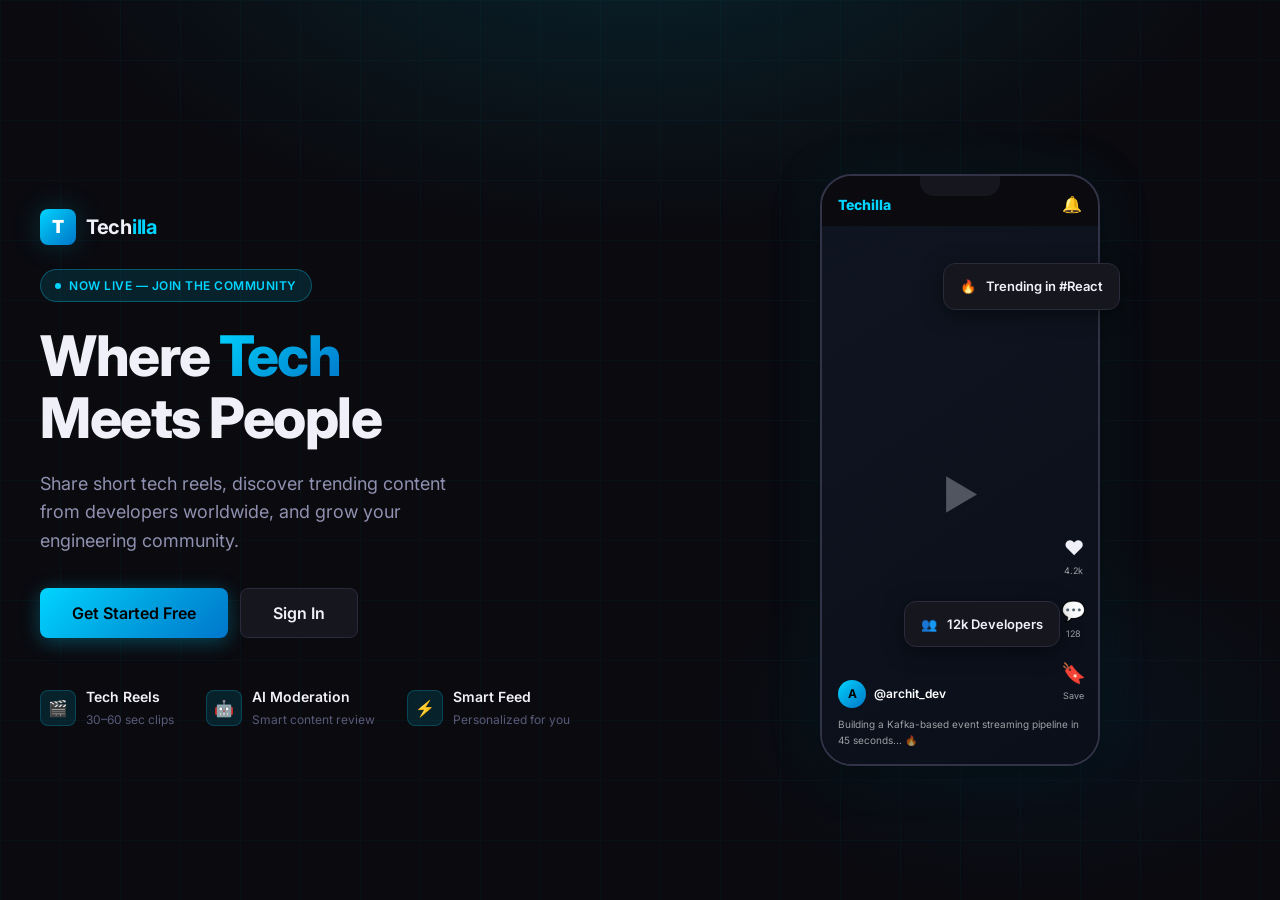
==== frontend/feed.html @ ecdde984 "Added app.js" ====
<!DOCTYPE html>
<html lang="en">
<head>
  <meta charset="UTF-8" />
  <meta name="viewport" content="width=device-width, initial-scale=1.0" />
  <title>Feed — Techilla</title>
  <link rel="preconnect" href="https://fonts.googleapis.com" />
  <link rel="preconnect" href="https://fonts.gstatic.com" crossorigin />
  <link href="https://fonts.googleapis.com/css2?family=Inter:wght@400;500;600;700;800&display=swap" rel="stylesheet" />
  <link rel="stylesheet" href="styles.css" />
</head>
<body>
  <!-- NAVBAR -->
  <nav class="navbar">
    <a href="feed.html" class="navbar-brand">
      <div class="navbar-logo">T</div>
      <span class="navbar-title">Tech<span>illa</span></span>
    </a>
    <div class="navbar-search">
      <span class="search-icon">🔍</span>
      <input type="text" id="searchInput" placeholder="Search developers..." autocomplete="off" oninput="handleSearch(this.value)" />
      <div class="search-results" id="searchResults"></div>
    </div>
    <div class="navbar-nav">
      <a href="feed.html" class="nav-btn active">🏠 Feed</a>
      <a href="upload.html" class="nav-btn primary">+ Upload</a>
      <img id="navAvatar" class="nav-avatar" src="" alt="Profile" onclick="window.location.href='profile.html'" />
    </div>
  </nav>

  <!-- LAYOUT -->
  <div class="main-layout">
    <!-- LEFT SIDEBAR -->
    <aside class="sidebar-left">
      <div class="sidebar-section">
        <div class="sidebar-label">Discover</div>
        <button class="sidebar-link active" id="sidebarFeed" onclick="setFeedFilter('all')">
          <span class="icon">🏠</span> For You
        </button>
        <button class="sidebar-link" id="sidebarTrending" onclick="setFeedFilter('trending')">
          <span class="icon">🔥</span> Trending
        </button>
        <a href="feed.html?filter=saved" class="sidebar-link" id="sidebarSaved">
          <span class="icon">🔖</span> Saved
        </a>
      </div>
      <div class="sidebar-section">
        <div class="sidebar-label">Your Space</div>
        <a href="profile.html" class="sidebar-link">
          <span class="icon">👤</span> My Profile
        </a>
        <a href="upload.html" class="sidebar-link">
          <span class="icon">🎬</span> Upload Reel
        </a>
      </div>
      <div class="sidebar-section">
        <div class="sidebar-label">Topics</div>
        <div id="topicLinks"></div>
      </div>
      <!-- User info at bottom -->
      <a href="profile.html" class="sidebar-user" id="sidebarUser">
        <img id="sidebarAvatar" class="sidebar-user-avatar" src="" alt="" />
        <div class="sidebar-user-info">
          <div class="sidebar-user-name" id="sidebarUsername">Loading...</div>
          <div class="sidebar-user-handle" id="sidebarHandle">@—</div>
        </div>
      </a>
    </aside>

    <!-- MAIN FEED -->
    <main class="main-content">
      <div class="feed-container">
        <div class="feed-header">
          <h1 class="feed-title" id="feedTitle">For You</h1>
          <button class="btn btn-ghost btn-sm" onclick="refreshFeed()">↻ Refresh</button>
        </div>
        <div id="feedContent">
          <!-- Skeleton loaders -->
          <div class="skeleton-card" id="skeletonLoader">
            <div style="display:flex;gap:12px;margin-bottom:16px;">
              <div class="skeleton skeleton-avatar"></div>
              <div style="flex:1">
                <div class="skeleton skeleton-line" style="width:40%"></div>
                <div class="skeleton skeleton-line" style="width:25%"></div>
              </div>
            </div>
            <div class="skeleton skeleton-video"></div>
          </div>
        </div>
        <div id="feedLoader" class="loading-overlay" style="display:none;">
          <div class="spinner spinner-lg"></div>
          <span>Loading more reels...</span>
        </div>
        <div id="feedEnd" style="display:none; text-align:center; padding:32px; color:var(--text-muted); font-size:14px;">
          You've reached the end — <a href="#" onclick="refreshFeed()" style="color:var(--accent);">refresh for more</a>
        </div>
      </div>
    </main>

    <!-- RIGHT SIDEBAR -->
    <aside class="sidebar-right">
      <div class="sidebar-card">
        <div class="sidebar-card-title">🔥 Trending Topics</div>
        <div id="trendingTopics">
          <div class="trending-item">
            <span class="trending-rank">1</span>
            <div class="trending-info">
              <div class="trending-tag">#react</div>
              <div class="trending-count">2.4k reels</div>
            </div>
          </div>
          <div class="trending-item">
            <span class="trending-rank">2</span>
            <div class="trending-info">
              <div class="trending-tag">#systemdesign</div>
              <div class="trending-count">1.8k reels</div>
            </div>
          </div>
          <div class="trending-item">
            <span class="trending-rank">3</span>
            <div class="trending-info">
              <div class="trending-tag">#kafka</div>
              <div class="trending-count">1.2k reels</div>
            </div>
          </div>
          <div class="trending-item">
            <span class="trending-rank">4</span>
            <div class="trending-info">
              <div class="trending-tag">#devops</div>
              <div class="trending-count">980 reels</div>
            </div>
          </div>
          <div class="trending-item">
            <span class="trending-rank">5</span>
            <div class="trending-info">
              <div class="trending-tag">#machinelearning</div>
              <div class="trending-count">762 reels</div>
            </div>
          </div>
        </div>
      </div>

      <div class="sidebar-card">
        <div class="sidebar-card-title">👥 Who to Follow</div>
        <div id="suggestedUsers">
          <div class="loading-overlay" style="padding:20px;">
            <div class="spinner"></div>
          </div>
        </div>
      </div>

      <div class="sidebar-card" style="background:linear-gradient(135deg,rgba(0,212,255,0.08),rgba(0,119,204,0.06)); border-color:rgba(0,212,255,0.2);">
        <div style="font-size:20px; margin-bottom:8px;">🚀</div>
        <div class="sidebar-card-title">Share Your Knowledge</div>
        <p style="font-size:13px; color:var(--text-muted); margin-bottom:12px;">Upload your first tech reel and grow your audience.</p>
        <a href="upload.html" class="btn btn-primary btn-sm w-full">Upload Now</a>
      </div>
    </aside>
  </div>

  <!-- VIDEO VIEWER MODAL -->
  <div class="video-modal-overlay" id="videoModal">
    <button class="video-modal-close" onclick="closeVideoModal()">✕</button>
    <div class="video-modal-content">
      <video id="modalVideo" class="video-modal-video" controls autoplay></video>
    </div>
  </div>

  <div class="toast-container"></div>

  <script src="app.js"></script>
  <script src="feed.js"></script>
</body>
</html>
---- frontend/styles.css ----
:root {
  --bg-primary: #0a0a0f;
  --bg-secondary: #111118;
  --bg-card: #16161f;
  --bg-hover: #1e1e2a;
  --border: #2a2a3a;
  --border-light: #333348;
  --accent: #00d4ff;
  --accent-hover: #00bde6;
  --accent-dim: rgba(0, 212, 255, 0.12);
  --accent-glow: rgba(0, 212, 255, 0.3);
  --success: #00e676;
  --success-dim: rgba(0, 230, 118, 0.12);
  --warning: #ffb300;
  --warning-dim: rgba(255, 179, 0, 0.12);
  --error: #ff4d6a;
  --error-dim: rgba(255, 77, 106, 0.12);
  --text-primary: #f0f0f8;
  --text-secondary: #9090b0;
  --text-muted: #5a5a7a;
  --gradient-main: linear-gradient(135deg, #00d4ff 0%, #00a3e0 50%, #0077cc 100%);
  --gradient-card: linear-gradient(145deg, #16161f, #1e1e2a);
  --shadow-sm: 0 2px 8px rgba(0,0,0,0.4);
  --shadow-md: 0 4px 20px rgba(0,0,0,0.5);
  --shadow-lg: 0 8px 40px rgba(0,0,0,0.6);
  --shadow-glow: 0 0 30px rgba(0, 212, 255, 0.2);
  --radius-sm: 8px;
  --radius-md: 12px;
  --radius-lg: 16px;
  --radius-xl: 24px;
  --radius-full: 9999px;
  --font: 'Inter', -apple-system, BlinkMacSystemFont, 'Segoe UI', sans-serif;
  --font-mono: 'JetBrains Mono', 'Fira Code', monospace;
  --transition: all 0.2s cubic-bezier(0.4, 0, 0.2, 1);
  --transition-slow: all 0.4s cubic-bezier(0.4, 0, 0.2, 1);
}

*, *::before, *::after { box-sizing: border-box; margin: 0; padding: 0; }

html { scroll-behavior: smooth; }

body {
  font-family: var(--font);
  background: var(--bg-primary);
  color: var(--text-primary);
  line-height: 1.6;
  min-height: 100vh;
  overflow-x: hidden;
}

/* ---- SCROLLBAR ---- */
::-webkit-scrollbar { width: 6px; height: 6px; }
::-webkit-scrollbar-track { background: var(--bg-secondary); }
::-webkit-scrollbar-thumb { background: var(--border-light); border-radius: 3px; }
::-webkit-scrollbar-thumb:hover { background: var(--accent); }

/* ---- NAVBAR ---- */
.navbar {
  position: fixed; top: 0; left: 0; right: 0; z-index: 1000;
  height: 64px;
  background: rgba(10, 10, 15, 0.85);
  backdrop-filter: blur(20px);
  -webkit-backdrop-filter: blur(20px);
  border-bottom: 1px solid var(--border);
  display: flex; align-items: center; justify-content: space-between;
  padding: 0 24px;
  transition: var(--transition);
}
.navbar-brand {
  display: flex; align-items: center; gap: 10px;
  text-decoration: none;
}
.navbar-logo {
  width: 36px; height: 36px;
  background: var(--gradient-main);
  border-radius: var(--radius-sm);
  display: flex; align-items: center; justify-content: center;
  font-size: 18px; font-weight: 900; color: #fff;
  box-shadow: var(--shadow-glow);
}
.navbar-title {
  font-size: 20px; font-weight: 700; color: var(--text-primary);
  letter-spacing: -0.3px;
}
.navbar-title span { color: var(--accent); }

.navbar-search {
  flex: 1; max-width: 400px; margin: 0 32px;
  position: relative;
}
.navbar-search input {
  width: 100%; padding: 8px 16px 8px 40px;
  background: var(--bg-secondary);
  border: 1px solid var(--border);
  border-radius: var(--radius-full);
  color: var(--text-primary);
  font-size: 14px; font-family: var(--font);
  outline: none; transition: var(--transition);
}
.navbar-search input:focus {
  border-color: var(--accent);
  background: var(--bg-card);
  box-shadow: 0 0 0 3px var(--accent-dim);
}
.navbar-search input::placeholder { color: var(--text-muted); }
.navbar-search .search-icon {
  position: absolute; left: 12px; top: 50%; transform: translateY(-50%);
  color: var(--text-muted); font-size: 15px; pointer-events: none;
}
.search-results {
  position: absolute; top: calc(100% + 8px); left: 0; right: 0;
  background: var(--bg-card);
  border: 1px solid var(--border);
  border-radius: var(--radius-md);
  box-shadow: var(--shadow-lg);
  max-height: 300px; overflow-y: auto;
  display: none;
  z-index: 100;
}
.search-results.show { display: block; }
.search-result-item {
  display: flex; align-items: center; gap: 12px;
  padding: 12px 16px;
  cursor: pointer; transition: var(--transition);
  text-decoration: none; color: var(--text-primary);
}
.search-result-item:hover { background: var(--bg-hover); }
.search-result-avatar {
  width: 36px; height: 36px; border-radius: 50%;
  object-fit: cover; background: var(--bg-hover);
  flex-shrink: 0;
}
.search-result-name { font-size: 14px; font-weight: 500; }

.navbar-nav {
  display: flex; align-items: center; gap: 8px;
}
.nav-btn {
  display: flex; align-items: center; gap: 6px;
  padding: 8px 16px;
  background: transparent;
  border: 1px solid transparent;
  border-radius: var(--radius-sm);
  color: var(--text-secondary);
  font-size: 14px; font-weight: 500;
  cursor: pointer; text-decoration: none;
  transition: var(--transition);
}
.nav-btn:hover { color: var(--text-primary); background: var(--bg-hover); }
.nav-btn.active { color: var(--accent); }
.nav-btn.primary {
  background: var(--accent); color: #000; border-color: var(--accent);
  font-weight: 600;
}
.nav-btn.primary:hover { background: var(--accent-hover); }
.nav-avatar {
  width: 32px; height: 32px; border-radius: 50%;
  object-fit: cover;
  border: 2px solid var(--border);
  cursor: pointer; transition: var(--transition);
}
.nav-avatar:hover { border-color: var(--accent); }

/* ---- HERO / AUTH SECTION ---- */
.hero-section {
  min-height: 100vh;
  display: flex; align-items: center; justify-content: center;
  position: relative; overflow: hidden;
  padding: 80px 24px 40px;
}
.hero-bg {
  position: absolute; inset: 0; z-index: 0;
  background:
    radial-gradient(ellipse 80% 60% at 50% -10%, rgba(0,212,255,0.12) 0%, transparent 60%),
    radial-gradient(ellipse 50% 40% at 80% 80%, rgba(0,119,204,0.08) 0%, transparent 50%),
    var(--bg-primary);
}
.hero-grid {
  position: absolute; inset: 0; z-index: 0; opacity: 0.03;
  background-image:
    linear-gradient(var(--accent) 1px, transparent 1px),
    linear-gradient(90deg, var(--accent) 1px, transparent 1px);
  background-size: 60px 60px;
}
.hero-content {
  position: relative; z-index: 1;
  max-width: 1200px; width: 100%;
  display: grid; grid-template-columns: 1fr 1fr;
  gap: 80px; align-items: center;
}
.hero-text { max-width: 540px; }
.hero-badge {
  display: inline-flex; align-items: center; gap: 8px;
  padding: 6px 14px;
  background: var(--accent-dim);
  border: 1px solid rgba(0,212,255,0.3);
  border-radius: var(--radius-full);
  font-size: 12px; font-weight: 600; color: var(--accent);
  letter-spacing: 0.5px; text-transform: uppercase;
  margin-bottom: 24px;
}
.hero-badge::before {
  content: '';
  width: 6px; height: 6px; border-radius: 50%;
  background: var(--accent);
  animation: pulse 2s infinite;
}
@keyframes pulse {
  0%, 100% { opacity: 1; transform: scale(1); }
  50% { opacity: 0.5; transform: scale(1.3); }
}
.hero-title {
  font-size: clamp(36px, 5vw, 56px);
  font-weight: 800; line-height: 1.1;
  letter-spacing: -1.5px; margin-bottom: 20px;
}
.hero-title .gradient-text {
  background: var(--gradient-main);
  -webkit-background-clip: text; background-clip: text;
  -webkit-text-fill-color: transparent;
}
.hero-subtitle {
  font-size: 18px; color: var(--text-secondary);
  line-height: 1.6; margin-bottom: 32px; max-width: 440px;
}
.hero-cta { display: flex; gap: 12px; flex-wrap: wrap; }

/* ---- BUTTONS ---- */
.btn {
  display: inline-flex; align-items: center; justify-content: center; gap: 8px;
  padding: 12px 24px;
  border-radius: var(--radius-sm);
  font-size: 15px; font-weight: 600; font-family: var(--font);
  cursor: pointer; border: none; text-decoration: none;
  transition: var(--transition);
  position: relative; overflow: hidden; white-space: nowrap;
}
.btn-primary {
  background: var(--gradient-main);
  color: #000;
  box-shadow: 0 4px 20px rgba(0,212,255,0.3);
}
.btn-primary:hover {
  transform: translateY(-2px);
  box-shadow: 0 6px 30px rgba(0,212,255,0.4);
}
.btn-secondary {
  background: var(--bg-card);
  color: var(--text-primary);
  border: 1px solid var(--border);
}
.btn-secondary:hover { background: var(--bg-hover); border-color: var(--border-light); }
.btn-ghost {
  background: transparent; color: var(--text-secondary);
  border: 1px solid var(--border);
}
.btn-ghost:hover { background: var(--bg-hover); color: var(--text-primary); }
.btn-danger { background: var(--error); color: #fff; }
.btn-danger:hover { background: #e0003d; }
.btn-sm { padding: 8px 16px; font-size: 13px; }
.btn-lg { padding: 14px 32px; font-size: 16px; }
.btn:disabled { opacity: 0.5; cursor: not-allowed; transform: none !important; }

/* ---- AUTH CARD ---- */
.auth-card {
  background: var(--bg-card);
  border: 1px solid var(--border);
  border-radius: var(--radius-xl);
  padding: 40px;
  box-shadow: var(--shadow-lg);
  width: 100%; max-width: 440px;
  backdrop-filter: blur(10px);
}
.auth-tabs {
  display: flex; margin-bottom: 32px;
  background: var(--bg-secondary);
  border-radius: var(--radius-sm);
  padding: 4px;
}
.auth-tab {
  flex: 1; padding: 10px;
  background: transparent; border: none;
  border-radius: calc(var(--radius-sm) - 2px);
  font-size: 14px; font-weight: 600; font-family: var(--font);
  color: var(--text-muted);
  cursor: pointer; transition: var(--transition);
}
.auth-tab.active {
  background: var(--bg-card);
  color: var(--text-primary);
  box-shadow: var(--shadow-sm);
}

/* ---- FORM ELEMENTS ---- */
.form-group { margin-bottom: 20px; }
.form-label {
  display: block; margin-bottom: 6px;
  font-size: 13px; font-weight: 600; color: var(--text-secondary);
  letter-spacing: 0.3px;
}
.form-control {
  width: 100%; padding: 12px 16px;
  background: var(--bg-secondary);
  border: 1px solid var(--border);
  border-radius: var(--radius-sm);
  color: var(--text-primary);
  font-size: 15px; font-family: var(--font);
  outline: none; transition: var(--transition);
}
.form-control:focus {
  border-color: var(--accent);
  background: var(--bg-card);
  box-shadow: 0 0 0 3px var(--accent-dim);
}
.form-control::placeholder { color: var(--text-muted); }
.form-control.error { border-color: var(--error); }
.form-error {
  font-size: 12px; color: var(--error); margin-top: 4px;
  display: none;
}
.form-error.show { display: block; }
textarea.form-control { resize: vertical; min-height: 100px; }
.input-with-icon { position: relative; }
.input-with-icon .input-icon {
  position: absolute; left: 14px; top: 50%; transform: translateY(-50%);
  color: var(--text-muted); font-size: 16px; pointer-events: none;
}
.input-with-icon .form-control { padding-left: 42px; }

/* ---- OTP INPUT ---- */
.otp-container { display: flex; gap: 10px; justify-content: center; }
.otp-input {
  width: 52px; height: 56px;
  text-align: center; font-size: 22px; font-weight: 700;
  background: var(--bg-secondary);
  border: 2px solid var(--border);
  border-radius: var(--radius-sm);
  color: var(--text-primary); font-family: var(--font);
  outline: none; transition: var(--transition);
}
.otp-input:focus {
  border-color: var(--accent);
  box-shadow: 0 0 0 3px var(--accent-dim);
}
.otp-input.filled { border-color: var(--accent); background: var(--accent-dim); }

/* ---- MAIN LAYOUT ---- */
.main-layout {
  display: grid;
  grid-template-columns: 240px 1fr 300px;
  gap: 0;
  min-height: 100vh;
  padding-top: 64px;
}
.sidebar-left {
  position: fixed; top: 64px; left: 0;
  width: 240px; height: calc(100vh - 64px);
  background: var(--bg-secondary);
  border-right: 1px solid var(--border);
  padding: 24px 16px;
  overflow-y: auto;
  display: flex; flex-direction: column;
}
.sidebar-right {
  position: fixed; top: 64px; right: 0;
  width: 300px; height: calc(100vh - 64px);
  background: var(--bg-secondary);
  border-left: 1px solid var(--border);
  padding: 24px 16px;
  overflow-y: auto;
}
.main-content {
  margin-left: 240px;
  margin-right: 300px;
  min-height: calc(100vh - 64px);
  padding: 24px;
}

/* ---- SIDEBAR NAV ---- */
.sidebar-section { margin-bottom: 32px; }
.sidebar-label {
  font-size: 11px; font-weight: 700; color: var(--text-muted);
  text-transform: uppercase; letter-spacing: 1px;
  padding: 0 12px; margin-bottom: 8px;
}
.sidebar-link {
  display: flex; align-items: center; gap: 12px;
  padding: 10px 12px;
  border-radius: var(--radius-sm);
  color: var(--text-secondary);
  font-size: 14px; font-weight: 500;
  text-decoration: none;
  transition: var(--transition); cursor: pointer; border: none;
  background: transparent; width: 100%; text-align: left;
}
.sidebar-link:hover { background: var(--bg-hover); color: var(--text-primary); }
.sidebar-link.active {
  background: var(--accent-dim);
  color: var(--accent);
  border: 1px solid rgba(0,212,255,0.15);
}
.sidebar-link .icon { font-size: 18px; width: 20px; flex-shrink: 0; }
.sidebar-link .badge {
  margin-left: auto;
  background: var(--accent); color: #000;
  font-size: 10px; font-weight: 700;
  padding: 2px 7px; border-radius: var(--radius-full);
  min-width: 18px; text-align: center;
}
.sidebar-user {
  margin-top: auto;
  padding: 16px;
  background: var(--bg-card);
  border: 1px solid var(--border);
  border-radius: var(--radius-md);
  display: flex; align-items: center; gap: 12px;
  text-decoration: none;
}
.sidebar-user-avatar {
  width: 40px; height: 40px; border-radius: 50%;
  object-fit: cover; border: 2px solid var(--border);
  background: var(--bg-hover);
}
.sidebar-user-info { min-width: 0; }
.sidebar-user-name {
  font-size: 14px; font-weight: 600; color: var(--text-primary);
  white-space: nowrap; overflow: hidden; text-overflow: ellipsis;
}
.sidebar-user-handle {
  font-size: 12px; color: var(--text-muted);
}

/* ---- FEED ---- */
.feed-container {
  max-width: 680px; margin: 0 auto;
}
.feed-header {
  display: flex; align-items: center; justify-content: space-between;
  margin-bottom: 24px;
}
.feed-title { font-size: 22px; font-weight: 700; }
.feed-filter {
  display: flex; gap: 8px;
}
.filter-chip {
  padding: 6px 14px;
  background: var(--bg-card); border: 1px solid var(--border);
  border-radius: var(--radius-full);
  font-size: 13px; font-weight: 500; color: var(--text-secondary);
  cursor: pointer; transition: var(--transition);
}
.filter-chip:hover { border-color: var(--border-light); color: var(--text-primary); }
.filter-chip.active { background: var(--accent-dim); border-color: rgba(0,212,255,0.4); color: var(--accent); }

/* ---- REEL CARD ---- */
.reel-card {
  background: var(--bg-card);
  border: 1px solid var(--border);
  border-radius: var(--radius-lg);
  overflow: hidden;
  margin-bottom: 20px;
  transition: var(--transition);
}
.reel-card:hover { border-color: var(--border-light); box-shadow: var(--shadow-md); }
.reel-header {
  display: flex; align-items: center; gap: 12px;
  padding: 16px 20px;
}
.reel-avatar {
  width: 44px; height: 44px; border-radius: 50%;
  object-fit: cover; background: var(--bg-hover);
  border: 2px solid var(--border); flex-shrink: 0;
  cursor: pointer;
}
.reel-user-info { flex: 1; min-width: 0; }
.reel-username {
  font-size: 15px; font-weight: 600; color: var(--text-primary);
  text-decoration: none; cursor: pointer;
}
.reel-username:hover { color: var(--accent); }
.reel-time { font-size: 12px; color: var(--text-muted); margin-top: 1px; }
.reel-menu-btn {
  background: transparent; border: none; color: var(--text-muted);
  font-size: 20px; cursor: pointer; padding: 4px;
  border-radius: var(--radius-sm); transition: var(--transition);
}
.reel-menu-btn:hover { background: var(--bg-hover); color: var(--text-primary); }

.reel-video-container {
  position: relative; background: #000;
  aspect-ratio: 9/16; max-height: 500px;
  cursor: pointer; overflow: hidden;
}
.reel-thumbnail {
  width: 100%; height: 100%;
  object-fit: cover; display: block;
  transition: var(--transition-slow);
}
.reel-play-overlay {
  position: absolute; inset: 0;
  display: flex; align-items: center; justify-content: center;
  background: rgba(0,0,0,0.3);
  opacity: 0; transition: var(--transition);
}
.reel-video-container:hover .reel-play-overlay { opacity: 1; }
.play-icon {
  width: 60px; height: 60px;
  background: rgba(255,255,255,0.15);
  backdrop-filter: blur(8px);
  border-radius: 50%;
  display: flex; align-items: center; justify-content: center;
  font-size: 24px;
}

.reel-video {
  width: 100%; height: 100%; object-fit: cover;
  display: none;
}
.reel-video.playing { display: block; }
.reel-thumbnail.hidden { display: none; }

.reel-body { padding: 16px 20px; }
.reel-description {
  font-size: 15px; color: var(--text-primary);
  line-height: 1.5; margin-bottom: 16px;
}
.reel-description .read-more {
  color: var(--accent); cursor: pointer; font-weight: 500;
}
.reel-actions {
  display: flex; align-items: center; gap: 20px;
}
.action-btn {
  display: flex; align-items: center; gap: 6px;
  background: transparent; border: none;
  color: var(--text-secondary); font-size: 14px;
  cursor: pointer; padding: 6px; border-radius: var(--radius-sm);
  transition: var(--transition); font-family: var(--font);
}
.action-btn:hover { color: var(--text-primary); background: var(--bg-hover); }
.action-btn.liked { color: #ff4d6a; }
.action-btn.saved { color: var(--accent); }
.action-btn .action-icon { font-size: 20px; }
.action-btn .action-count { font-size: 13px; font-weight: 600; }

/* ---- COMMENTS PANEL ---- */
.comments-panel {
  border-top: 1px solid var(--border);
  display: none;
}
.comments-panel.show { display: block; }
.comments-list {
  max-height: 300px; overflow-y: auto;
  padding: 16px 20px;
}
.comment-item {
  display: flex; gap: 10px; margin-bottom: 16px;
}
.comment-avatar {
  width: 32px; height: 32px; border-radius: 50%;
  background: var(--bg-hover); object-fit: cover; flex-shrink: 0;
}
.comment-content { flex: 1; }
.comment-user { font-size: 13px; font-weight: 600; color: var(--text-primary); }
.comment-text { font-size: 14px; color: var(--text-secondary); margin-top: 2px; line-height: 1.4; }
.comment-time { font-size: 11px; color: var(--text-muted); margin-top: 4px; }
.comment-delete {
  background: transparent; border: none;
  color: var(--text-muted); font-size: 14px;
  cursor: pointer; opacity: 0; transition: var(--transition);
}
.comment-item:hover .comment-delete { opacity: 1; }
.comment-delete:hover { color: var(--error); }
.comment-input-area {
  padding: 12px 20px 16px;
  border-top: 1px solid var(--border);
  display: flex; gap: 10px; align-items: flex-end;
}
.comment-input {
  flex: 1; padding: 10px 14px;
  background: var(--bg-secondary);
  border: 1px solid var(--border);
  border-radius: var(--radius-full);
  color: var(--text-primary);
  font-size: 14px; font-family: var(--font);
  outline: none; resize: none;
  transition: var(--transition);
  max-height: 100px;
}
.comment-input:focus { border-color: var(--accent); background: var(--bg-card); }
.comment-submit {
  padding: 8px 16px; background: var(--accent); color: #000;
  border: none; border-radius: var(--radius-full);
  font-size: 13px; font-weight: 700; cursor: pointer;
  transition: var(--transition); white-space: nowrap;
}
.comment-submit:hover { background: var(--accent-hover); }

/* ---- PROFILE PAGE ---- */
.profile-wrapper { max-width: 900px; margin: 0 auto; }
.profile-hero {
  background: var(--bg-card);
  border: 1px solid var(--border);
  border-radius: var(--radius-xl);
  overflow: hidden; margin-bottom: 24px;
  position: relative;
}
.profile-banner {
  height: 180px;
  background: linear-gradient(135deg, rgba(0,212,255,0.15) 0%, rgba(0,119,204,0.1) 50%, rgba(10,10,15,0) 100%);
  position: relative; overflow: hidden;
}
.profile-banner::after {
  content: '';
  position: absolute; inset: 0;
  background-image:
    linear-gradient(rgba(0,212,255,0.05) 1px, transparent 1px),
    linear-gradient(90deg, rgba(0,212,255,0.05) 1px, transparent 1px);
  background-size: 40px 40px;
}
.profile-info-row {
  padding: 0 32px 28px;
  display: flex; gap: 24px; align-items: flex-end;
  position: relative;
}
.profile-avatar-wrap {
  margin-top: -60px; flex-shrink: 0;
}
.profile-avatar {
  width: 120px; height: 120px; border-radius: 50%;
  object-fit: cover; border: 4px solid var(--bg-card);
  background: var(--bg-hover);
  display: block;
}
.profile-avatar-placeholder {
  width: 120px; height: 120px; border-radius: 50%;
  background: var(--gradient-main);
  border: 4px solid var(--bg-card);
  display: flex; align-items: center; justify-content: center;
  font-size: 48px; font-weight: 800; color: #000;
}
.profile-meta { flex: 1; padding-bottom: 4px; }
.profile-name { font-size: 24px; font-weight: 800; letter-spacing: -0.5px; }
.profile-handle { font-size: 15px; color: var(--text-muted); margin-top: 2px; }
.profile-bio { font-size: 15px; color: var(--text-secondary); margin-top: 10px; line-height: 1.5; }
.profile-stats {
  display: flex; gap: 32px; margin-top: 16px;
}
.stat-item { text-align: left; }
.stat-value { font-size: 22px; font-weight: 800; color: var(--text-primary); }
.stat-label { font-size: 12px; color: var(--text-muted); font-weight: 600; text-transform: uppercase; letter-spacing: 0.5px; }
.profile-actions { display: flex; gap: 10px; align-items: flex-end; padding-bottom: 4px; }
.profile-tags { display: flex; flex-wrap: wrap; gap: 8px; margin-top: 12px; }
.tag {
  padding: 4px 12px;
  background: var(--bg-hover);
  border: 1px solid var(--border);
  border-radius: var(--radius-full);
  font-size: 12px; font-weight: 500; color: var(--text-secondary);
}
.tag.skill { border-color: rgba(0,230,118,0.3); color: var(--success); background: var(--success-dim); }
.tag.interest { border-color: rgba(0,212,255,0.3); color: var(--accent); background: var(--accent-dim); }

.profile-reels-grid {
  display: grid; grid-template-columns: repeat(3, 1fr); gap: 3px;
}
.profile-reel-thumb {
  aspect-ratio: 9/16; position: relative; cursor: pointer;
  overflow: hidden; background: var(--bg-hover);
}
.profile-reel-thumb img {
  width: 100%; height: 100%; object-fit: cover;
  transition: var(--transition-slow);
}
.profile-reel-thumb:hover img { transform: scale(1.05); }
.profile-reel-thumb .overlay {
  position: absolute; inset: 0;
  background: rgba(0,0,0,0.5);
  display: flex; align-items: center; justify-content: center;
  opacity: 0; transition: var(--transition);
}
.profile-reel-thumb:hover .overlay { opacity: 1; }
.profile-reel-thumb .overlay span { color: #fff; font-size: 24px; font-weight: 700; }

/* ---- RIGHT SIDEBAR ---- */
.sidebar-card {
  background: var(--bg-card);
  border: 1px solid var(--border);
  border-radius: var(--radius-md);
  padding: 16px;
  margin-bottom: 16px;
}
.sidebar-card-title {
  font-size: 14px; font-weight: 700; color: var(--text-primary);
  margin-bottom: 12px;
}
.trending-item {
  display: flex; align-items: center; gap: 10px;
  padding: 8px 0; border-bottom: 1px solid var(--border);
  cursor: pointer;
}
.trending-item:last-child { border-bottom: none; }
.trending-rank {
  font-size: 12px; font-weight: 700; color: var(--text-muted);
  width: 20px;
}
.trending-info { flex: 1; min-width: 0; }
.trending-tag { font-size: 14px; font-weight: 600; color: var(--text-primary); }
.trending-count { font-size: 12px; color: var(--text-muted); }
.suggested-user {
  display: flex; align-items: center; gap: 10px;
  padding: 8px 0; border-bottom: 1px solid var(--border);
}
.suggested-user:last-child { border-bottom: none; }
.suggested-avatar {
  width: 36px; height: 36px; border-radius: 50%;
  object-fit: cover; background: var(--bg-hover);
}
.suggested-info { flex: 1; min-width: 0; }
.suggested-name { font-size: 14px; font-weight: 600; color: var(--text-primary); white-space: nowrap; overflow: hidden; text-overflow: ellipsis; }
.suggested-followers { font-size: 12px; color: var(--text-muted); }
.follow-mini-btn {
  padding: 6px 14px;
  background: var(--accent-dim);
  border: 1px solid rgba(0,212,255,0.3);
  border-radius: var(--radius-full);
  font-size: 12px; font-weight: 700; color: var(--accent);
  cursor: pointer; transition: var(--transition);
}
.follow-mini-btn:hover { background: var(--accent); color: #000; }
.follow-mini-btn.following { background: var(--bg-hover); border-color: var(--border); color: var(--text-muted); }

/* ---- UPLOAD PAGE ---- */
.upload-wrapper {
  max-width: 680px; margin: 0 auto;
}
.upload-card {
  background: var(--bg-card);
  border: 1px solid var(--border);
  border-radius: var(--radius-xl);
  padding: 40px;
}
.upload-title { font-size: 26px; font-weight: 800; margin-bottom: 8px; }
.upload-subtitle { font-size: 15px; color: var(--text-secondary); margin-bottom: 32px; }
.drop-zone {
  border: 2px dashed var(--border);
  border-radius: var(--radius-lg);
  padding: 40px;
  text-align: center;
  cursor: pointer;
  transition: var(--transition);
  background: var(--bg-secondary);
  position: relative;
}
.drop-zone:hover, .drop-zone.dragover {
  border-color: var(--accent);
  background: var(--accent-dim);
}
.drop-zone input { position: absolute; inset: 0; opacity: 0; cursor: pointer; }
.drop-icon { font-size: 48px; margin-bottom: 16px; display: block; }
.drop-title { font-size: 18px; font-weight: 700; margin-bottom: 8px; }
.drop-subtitle { font-size: 14px; color: var(--text-muted); }
.drop-specs {
  display: flex; justify-content: center; gap: 16px;
  margin-top: 16px; flex-wrap: wrap;
}
.drop-spec {
  display: flex; align-items: center; gap: 6px;
  font-size: 12px; color: var(--text-muted);
  padding: 4px 10px;
  background: var(--bg-card); border: 1px solid var(--border);
  border-radius: var(--radius-full);
}
.video-preview-wrap {
  display: none; position: relative;
  border-radius: var(--radius-lg); overflow: hidden;
  background: #000;
}
.video-preview-wrap.show { display: block; }
.video-preview { width: 100%; max-height: 300px; object-fit: contain; }
.remove-video {
  position: absolute; top: 12px; right: 12px;
  width: 36px; height: 36px;
  background: rgba(0,0,0,0.7); border: none;
  border-radius: 50%; color: #fff; font-size: 18px;
  cursor: pointer; display: flex; align-items: center; justify-content: center;
  transition: var(--transition);
}
.remove-video:hover { background: var(--error); }

/* ---- MODAL ---- */
.modal-overlay {
  position: fixed; inset: 0; z-index: 2000;
  background: rgba(0,0,0,0.7);
  backdrop-filter: blur(8px);
  display: flex; align-items: center; justify-content: center;
  padding: 20px;
  opacity: 0; pointer-events: none;
  transition: var(--transition);
}
.modal-overlay.show { opacity: 1; pointer-events: all; }
.modal {
  background: var(--bg-card);
  border: 1px solid var(--border);
  border-radius: var(--radius-xl);
  padding: 40px;
  width: 100%; max-width: 480px;
  max-height: 90vh; overflow-y: auto;
  transform: translateY(20px) scale(0.97);
  transition: var(--transition);
  box-shadow: var(--shadow-lg);
}
.modal-overlay.show .modal { transform: translateY(0) scale(1); }
.modal-header {
  display: flex; align-items: center; justify-content: space-between;
  margin-bottom: 24px;
}
.modal-title { font-size: 20px; font-weight: 700; }
.modal-close {
  width: 36px; height: 36px;
  background: var(--bg-hover); border: none; border-radius: 50%;
  color: var(--text-muted); font-size: 20px;
  cursor: pointer; display: flex; align-items: center; justify-content: center;
  transition: var(--transition);
}
.modal-close:hover { background: var(--error-dim); color: var(--error); }

/* ---- VIDEO VIEWER MODAL ---- */
.video-modal-overlay {
  position: fixed; inset: 0; z-index: 3000;
  background: rgba(0,0,0,0.95);
  display: flex; align-items: center; justify-content: center;
  opacity: 0; pointer-events: none;
  transition: var(--transition);
}
.video-modal-overlay.show { opacity: 1; pointer-events: all; }
.video-modal-content {
  width: 100%; max-width: 500px;
  max-height: 100vh;
  display: flex; flex-direction: column;
  position: relative;
}
.video-modal-close {
  position: fixed; top: 20px; right: 20px;
  width: 44px; height: 44px;
  background: rgba(255,255,255,0.1); border: none;
  border-radius: 50%; color: #fff; font-size: 22px;
  cursor: pointer; display: flex; align-items: center; justify-content: center;
  transition: var(--transition); z-index: 10;
}
.video-modal-close:hover { background: var(--error); }
.video-modal-video {
  width: 100%; max-height: 85vh;
  object-fit: contain;
}

/* ---- TOAST ---- */
.toast-container {
  position: fixed; bottom: 24px; right: 24px;
  z-index: 9999; display: flex; flex-direction: column; gap: 10px;
}
.toast {
  display: flex; align-items: center; gap: 12px;
  padding: 14px 20px;
  background: var(--bg-card);
  border: 1px solid var(--border);
  border-radius: var(--radius-md);
  box-shadow: var(--shadow-lg);
  min-width: 280px; max-width: 380px;
  animation: toast-in 0.3s ease;
}
@keyframes toast-in {
  from { opacity: 0; transform: translateX(100%); }
  to { opacity: 1; transform: translateX(0); }
}
.toast.hiding { animation: toast-out 0.3s ease forwards; }
@keyframes toast-out {
  to { opacity: 0; transform: translateX(100%); }
}
.toast-icon { font-size: 18px; flex-shrink: 0; }
.toast-message { font-size: 14px; font-weight: 500; flex: 1; }
.toast.success { border-color: rgba(0,230,118,0.3); }
.toast.success .toast-icon { color: var(--success); }
.toast.error { border-color: rgba(255,77,106,0.3); }
.toast.error .toast-icon { color: var(--error); }
.toast.info { border-color: rgba(0,212,255,0.3); }
.toast.info .toast-icon { color: var(--accent); }

/* ---- LOADING ---- */
.spinner {
  width: 20px; height: 20px;
  border: 2px solid var(--border);
  border-top-color: var(--accent);
  border-radius: 50%;
  animation: spin 0.7s linear infinite;
  display: inline-block;
}
.spinner-lg {
  width: 40px; height: 40px;
  border-width: 3px;
}
@keyframes spin { to { transform: rotate(360deg); } }
.loading-overlay {
  display: flex; flex-direction: column;
  align-items: center; justify-content: center;
  padding: 60px;
  gap: 16px; color: var(--text-muted);
}

/* ---- SKELETON ---- */
.skeleton {
  background: linear-gradient(90deg, var(--bg-card) 25%, var(--bg-hover) 50%, var(--bg-card) 75%);
  background-size: 200% 100%;
  animation: shimmer 1.5s infinite;
  border-radius: var(--radius-sm);
}
@keyframes shimmer { to { background-position: -200% 0; } }
.skeleton-card {
  background: var(--bg-card); border: 1px solid var(--border);
  border-radius: var(--radius-lg); padding: 20px; margin-bottom: 20px;
}
.skeleton-line { height: 14px; margin-bottom: 8px; }
.skeleton-avatar { width: 44px; height: 44px; border-radius: 50%; }
.skeleton-video { aspect-ratio: 9/16; max-height: 300px; border-radius: 0; }

/* ---- EMPTY STATE ---- */
.empty-state {
  display: flex; flex-direction: column; align-items: center; justify-content: center;
  padding: 80px 40px; text-align: center; color: var(--text-muted);
}
.empty-icon { font-size: 64px; margin-bottom: 16px; opacity: 0.5; }
.empty-title { font-size: 20px; font-weight: 700; color: var(--text-secondary); margin-bottom: 8px; }
.empty-text { font-size: 15px; line-height: 1.6; max-width: 320px; }

/* ---- DIVIDER ---- */
.divider {
  display: flex; align-items: center; gap: 12px;
  margin: 20px 0; color: var(--text-muted); font-size: 13px;
}
.divider::before, .divider::after {
  content: ''; flex: 1; height: 1px; background: var(--border);
}

/* ---- PROGRESS BAR ---- */
.progress-bar {
  height: 4px; background: var(--bg-hover);
  border-radius: var(--radius-full); overflow: hidden;
  margin-top: 12px;
}
.progress-fill {
  height: 100%; background: var(--gradient-main);
  border-radius: var(--radius-full);
  transition: width 0.3s ease;
}

/* ---- EDIT PROFILE MODAL SPECIFIC ---- */
.tags-input-wrap {
  display: flex; flex-wrap: wrap; gap: 6px;
  padding: 10px 12px;
  background: var(--bg-secondary);
  border: 1px solid var(--border);
  border-radius: var(--radius-sm);
  min-height: 46px; align-items: center;
  cursor: text; transition: var(--transition);
}
.tags-input-wrap:focus-within { border-color: var(--accent); background: var(--bg-card); }
.tag-item {
  display: flex; align-items: center; gap: 4px;
  padding: 3px 10px;
  background: var(--accent-dim);
  border: 1px solid rgba(0,212,255,0.3);
  border-radius: var(--radius-full);
  font-size: 13px; color: var(--accent);
}
.tag-remove {
  background: none; border: none; color: var(--accent);
  cursor: pointer; font-size: 14px; padding: 0;
  line-height: 1;
}
.tags-input {
  border: none; background: transparent;
  color: var(--text-primary); font-size: 14px; font-family: var(--font);
  outline: none; min-width: 80px; flex: 1;
}

/* ---- UTILITIES ---- */
.text-accent { color: var(--accent); }
.text-muted { color: var(--text-muted); }
.text-secondary { color: var(--text-secondary); }
.text-success { color: var(--success); }
.text-error { color: var(--error); }
.font-bold { font-weight: 700; }
.font-semibold { font-weight: 600; }
.mt-1 { margin-top: 8px; }
.mt-2 { margin-top: 16px; }
.mt-3 { margin-top: 24px; }
.mb-1 { margin-bottom: 8px; }
.mb-2 { margin-bottom: 16px; }
.mb-3 { margin-bottom: 24px; }
.flex { display: flex; }
.items-center { align-items: center; }
.justify-between { justify-content: space-between; }
.gap-1 { gap: 8px; }
.gap-2 { gap: 16px; }
.w-full { width: 100%; }
.hidden { display: none !important; }

/* ---- RESPONSIVE ---- */
@media (max-width: 1100px) {
  .sidebar-right { display: none; }
  .main-content { margin-right: 0; }
  .main-layout { grid-template-columns: 240px 1fr; }
}
@media (max-width: 768px) {
  .sidebar-left { display: none; }
  .main-content { margin-left: 0; padding: 16px; }
  .hero-content { grid-template-columns: 1fr; gap: 40px; text-align: center; }
  .hero-cta { justify-content: center; }
  .auth-card { padding: 28px 20px; }
  .profile-reels-grid { grid-template-columns: repeat(2, 1fr); }
  .navbar-search { display: none; }
  .profile-info-row { flex-direction: column; align-items: flex-start; gap: 16px; }
  .profile-avatar-wrap { margin-top: -50px; }
  .profile-avatar, .profile-avatar-placeholder { width: 90px; height: 90px; }
}

/* ---- ANIMATIONS ---- */
.fade-in { animation: fadeIn 0.3s ease; }
@keyframes fadeIn { from { opacity: 0; transform: translateY(8px); } to { opacity: 1; transform: translateY(0); } }
.scale-in { animation: scaleIn 0.2s ease; }
@keyframes scaleIn { from { opacity: 0; transform: scale(0.95); } to { opacity: 1; transform: scale(1); } }

/* ---- CUSTOM SCROLLBAR FOR COMMENTS ---- */
.comments-list::-webkit-scrollbar { width: 4px; }
.comments-list::-webkit-scrollbar-thumb { background: var(--border-light); }
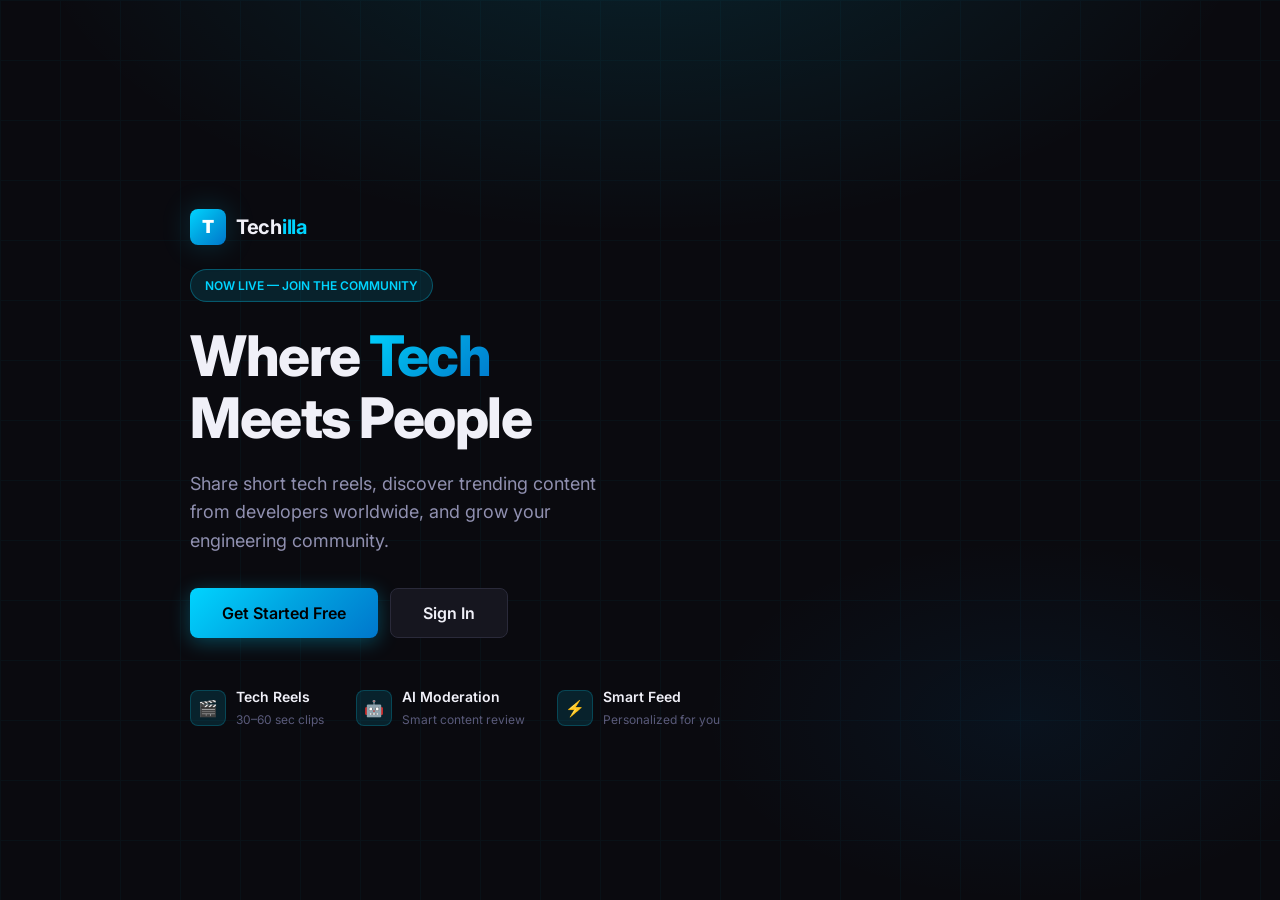
==== commit af454727: "Start frontend server" ====
--- a/frontend/feed.html
+++ b/frontend/feed.html
@@ -8,19 +8,49 @@
   <link rel="preconnect" href="https://fonts.gstatic.com" crossorigin />
   <link href="https://fonts.googleapis.com/css2?family=Inter:wght@400;500;600;700;800&display=swap" rel="stylesheet" />
   <link rel="stylesheet" href="styles.css" />
+  <style>
+    .navbar { position: fixed; top: 0; left: 0; right: 0; z-index: 1000; height: 64px; background: rgba(10, 10, 15, 0.85); backdrop-filter: blur(20px); border-bottom: 1px solid var(--border); display: flex; align-items: center; justify-content: space-between; padding: 0 24px; }
+    .navbar-nav { display: flex; align-items: center; gap: 8px; }
+    .nav-btn { display: flex; align-items: center; gap: 6px; padding: 8px 16px; background: transparent; border: 1px solid transparent; border-radius: var(--radius-sm); color: var(--text-secondary); font-size: 14px; font-weight: 500; cursor: pointer; text-decoration: none; transition: all 0.2s ease; }
+    .nav-btn:hover { color: var(--text-primary); background: var(--bg-hover); }
+    .nav-btn.primary { background: var(--accent); color: #000; font-weight: 600; }
+    .nav-avatar { width: 32px; height: 32px; border-radius: 50%; object-fit: cover; border: 2px solid var(--border); cursor: pointer; }
+    .main-layout { padding-top: 64px; }
+    .main-content { max-width: 680px; margin: 0 auto; padding: 24px; }
+    .feed-header { display: flex; align-items: center; justify-content: space-between; margin-bottom: 24px; }
+    .feed-title { font-size: 22px; font-weight: 700; }
+    .reel-card { background: var(--bg-card); border: 1px solid var(--border); border-radius: var(--radius-lg); overflow: hidden; margin-bottom: 20px; transition: all 0.2s ease; }
+    .reel-card:hover { border-color: var(--border-light); box-shadow: var(--shadow-md); }
+    .reel-header { display: flex; align-items: center; gap: 12px; padding: 16px 20px; }
+    .reel-avatar { width: 44px; height: 44px; border-radius: 50%; object-fit: cover; background: var(--bg-hover); border: 2px solid var(--border); cursor: pointer; }
+    .reel-user-info { flex: 1; }
+    .reel-username { font-size: 15px; font-weight: 600; color: var(--text-primary); text-decoration: none; cursor: pointer; }
+    .reel-username:hover { color: var(--accent); }
+    .reel-time { font-size: 12px; color: var(--text-muted); margin-top: 1px; }
+    .reel-video-container { position: relative; background: #000; aspect-ratio: 9/16; max-height: 500px; cursor: pointer; overflow: hidden; }
+    .reel-thumbnail { width: 100%; height: 100%; object-fit: cover; display: block; }
+    .reel-play-overlay { position: absolute; inset: 0; display: flex; align-items: center; justify-content: center; background: rgba(0,0,0,0.3); opacity: 0; transition: all 0.2s ease; }
+    .reel-video-container:hover .reel-play-overlay { opacity: 1; }
+    .play-icon { width: 60px; height: 60px; background: rgba(255,255,255,0.15); backdrop-filter: blur(8px); border-radius: 50%; display: flex; align-items: center; justify-content: center; font-size: 24px; }
+    .reel-body { padding: 16px 20px; }
+    .reel-description { font-size: 15px; color: var(--text-primary); line-height: 1.5; margin-bottom: 16px; }
+    .reel-actions { display: flex; align-items: center; gap: 20px; }
+    .action-btn { display: flex; align-items: center; gap: 6px; background: transparent; border: none; color: var(--text-secondary); font-size: 14px; cursor: pointer; padding: 6px; border-radius: var(--radius-sm); transition: all 0.2s ease; }
+    .action-btn:hover { color: var(--text-primary); background: var(--bg-hover); }
+    .action-btn.liked { color: #ff4d6a; }
+    .action-icon { font-size: 20px; }
+    .loading-overlay { display: flex; flex-direction: column; align-items: center; justify-content: center; padding: 60px; gap: 16px; color: var(--text-muted); }
+    .empty-state { display: flex; flex-direction: column; align-items: center; justify-content: center; padding: 80px 40px; text-align: center; color: var(--text-muted); }
+    .empty-icon { font-size: 64px; margin-bottom: 16px; opacity: 0.5; }
+    .empty-title { font-size: 20px; font-weight: 700; color: var(--text-secondary); margin-bottom: 8px; }
+  </style>
 </head>
 <body>
-  <!-- NAVBAR -->
   <nav class="navbar">
     <a href="feed.html" class="navbar-brand">
       <div class="navbar-logo">T</div>
       <span class="navbar-title">Tech<span>illa</span></span>
     </a>
-    <div class="navbar-search">
-      <span class="search-icon">🔍</span>
-      <input type="text" id="searchInput" placeholder="Search developers..." autocomplete="off" oninput="handleSearch(this.value)" />
-      <div class="search-results" id="searchResults"></div>
-    </div>
     <div class="navbar-nav">
       <a href="feed.html" class="nav-btn active">🏠 Feed</a>
       <a href="upload.html" class="nav-btn primary">+ Upload</a>
@@ -28,147 +58,121 @@
     </div>
   </nav>
 
-  <!-- LAYOUT -->
   <div class="main-layout">
-    <!-- LEFT SIDEBAR -->
-    <aside class="sidebar-left">
-      <div class="sidebar-section">
-        <div class="sidebar-label">Discover</div>
-        <button class="sidebar-link active" id="sidebarFeed" onclick="setFeedFilter('all')">
-          <span class="icon">🏠</span> For You
-        </button>
-        <button class="sidebar-link" id="sidebarTrending" onclick="setFeedFilter('trending')">
-          <span class="icon">🔥</span> Trending
-        </button>
-        <a href="feed.html?filter=saved" class="sidebar-link" id="sidebarSaved">
-          <span class="icon">🔖</span> Saved
-        </a>
-      </div>
-      <div class="sidebar-section">
-        <div class="sidebar-label">Your Space</div>
-        <a href="profile.html" class="sidebar-link">
-          <span class="icon">👤</span> My Profile
-        </a>
-        <a href="upload.html" class="sidebar-link">
-          <span class="icon">🎬</span> Upload Reel
-        </a>
-      </div>
-      <div class="sidebar-section">
-        <div class="sidebar-label">Topics</div>
-        <div id="topicLinks"></div>
-      </div>
-      <!-- User info at bottom -->
-      <a href="profile.html" class="sidebar-user" id="sidebarUser">
-        <img id="sidebarAvatar" class="sidebar-user-avatar" src="" alt="" />
-        <div class="sidebar-user-info">
-          <div class="sidebar-user-name" id="sidebarUsername">Loading...</div>
-          <div class="sidebar-user-handle" id="sidebarHandle">@—</div>
-        </div>
-      </a>
-    </aside>
-
-    <!-- MAIN FEED -->
     <main class="main-content">
-      <div class="feed-container">
+      <div>
         <div class="feed-header">
-          <h1 class="feed-title" id="feedTitle">For You</h1>
+          <h1 class="feed-title">For You</h1>
           <button class="btn btn-ghost btn-sm" onclick="refreshFeed()">↻ Refresh</button>
         </div>
         <div id="feedContent">
-          <!-- Skeleton loaders -->
-          <div class="skeleton-card" id="skeletonLoader">
-            <div style="display:flex;gap:12px;margin-bottom:16px;">
-              <div class="skeleton skeleton-avatar"></div>
-              <div style="flex:1">
-                <div class="skeleton skeleton-line" style="width:40%"></div>
-                <div class="skeleton skeleton-line" style="width:25%"></div>
-              </div>
-            </div>
-            <div class="skeleton skeleton-video"></div>
+          <div class="loading-overlay">
+            <div class="spinner"></div>
+            <span>Loading reels...</span>
           </div>
-        </div>
-        <div id="feedLoader" class="loading-overlay" style="display:none;">
-          <div class="spinner spinner-lg"></div>
-          <span>Loading more reels...</span>
-        </div>
-        <div id="feedEnd" style="display:none; text-align:center; padding:32px; color:var(--text-muted); font-size:14px;">
-          You've reached the end — <a href="#" onclick="refreshFeed()" style="color:var(--accent);">refresh for more</a>
         </div>
       </div>
     </main>
-
-    <!-- RIGHT SIDEBAR -->
-    <aside class="sidebar-right">
-      <div class="sidebar-card">
-        <div class="sidebar-card-title">🔥 Trending Topics</div>
-        <div id="trendingTopics">
-          <div class="trending-item">
-            <span class="trending-rank">1</span>
-            <div class="trending-info">
-              <div class="trending-tag">#react</div>
-              <div class="trending-count">2.4k reels</div>
-            </div>
-          </div>
-          <div class="trending-item">
-            <span class="trending-rank">2</span>
-            <div class="trending-info">
-              <div class="trending-tag">#systemdesign</div>
-              <div class="trending-count">1.8k reels</div>
-            </div>
-          </div>
-          <div class="trending-item">
-            <span class="trending-rank">3</span>
-            <div class="trending-info">
-              <div class="trending-tag">#kafka</div>
-              <div class="trending-count">1.2k reels</div>
-            </div>
-          </div>
-          <div class="trending-item">
-            <span class="trending-rank">4</span>
-            <div class="trending-info">
-              <div class="trending-tag">#devops</div>
-              <div class="trending-count">980 reels</div>
-            </div>
-          </div>
-          <div class="trending-item">
-            <span class="trending-rank">5</span>
-            <div class="trending-info">
-              <div class="trending-tag">#machinelearning</div>
-              <div class="trending-count">762 reels</div>
-            </div>
-          </div>
-        </div>
-      </div>
-
-      <div class="sidebar-card">
-        <div class="sidebar-card-title">👥 Who to Follow</div>
-        <div id="suggestedUsers">
-          <div class="loading-overlay" style="padding:20px;">
-            <div class="spinner"></div>
-          </div>
-        </div>
-      </div>
-
-      <div class="sidebar-card" style="background:linear-gradient(135deg,rgba(0,212,255,0.08),rgba(0,119,204,0.06)); border-color:rgba(0,212,255,0.2);">
-        <div style="font-size:20px; margin-bottom:8px;">🚀</div>
-        <div class="sidebar-card-title">Share Your Knowledge</div>
-        <p style="font-size:13px; color:var(--text-muted); margin-bottom:12px;">Upload your first tech reel and grow your audience.</p>
-        <a href="upload.html" class="btn btn-primary btn-sm w-full">Upload Now</a>
-      </div>
-    </aside>
   </div>
 
-  <!-- VIDEO VIEWER MODAL -->
-  <div class="video-modal-overlay" id="videoModal">
-    <button class="video-modal-close" onclick="closeVideoModal()">✕</button>
-    <div class="video-modal-content">
-      <video id="modalVideo" class="video-modal-video" controls autoplay></video>
-    </div>
+  <div class="video-modal-overlay" id="videoModal" style="position:fixed;inset:0;z-index:3000;background:rgba(0,0,0,0.95);display:none;align-items:center;justify-content:center;">
+    <button class="video-modal-close" onclick="closeVideoModal()" style="position:fixed;top:20px;right:20px;width:44px;height:44px;background:rgba(255,255,255,0.1);border:none;border-radius:50%;color:#fff;font-size:22px;cursor:pointer;z-index:10;">✕</button>
+    <video id="modalVideo" style="max-height:85vh;object-fit:contain;" controls autoplay></video>
   </div>
 
   <div class="toast-container"></div>
+  <script src="app.js"></script>
+  <script>
+    if (!requireAuth()) throw new Error('Not authenticated');
+    let myProfile = null;
+    let feedBeforeScore = 9999999999999;
+    let feedLoading = false;
 
-  <script src="app.js"></script>
-  <script src="feed.js"></script>
+    async function init() {
+      try {
+        myProfile = await api.getMyProfile(0, 1);
+        document.getElementById('navAvatar').src = avatarUrl(myProfile.profilePictureUrl, myProfile.username);
+      } catch {}
+      await loadFeed();
+    }
+
+    async function loadFeed() {
+      if (feedLoading) return;
+      feedLoading = true;
+      try {
+        try { await api.buildFeed(); } catch {}
+        const reels = await api.getFeed(feedBeforeScore, 10);
+        if (!reels || reels.length === 0) {
+          document.getElementById('feedContent').innerHTML = `<div class="empty-state"><div class="empty-icon">🎬</div><div class="empty-title">No reels yet</div></div>`;
+          return;
+        }
+        feedBeforeScore = reels[reels.length - 1].createdAt ? Number(reels[reels.length - 1].createdAt) : feedBeforeScore - 1;
+        const html = reels.map(r => `
+          <div class="reel-card">
+            <div class="reel-header">
+              <img class="reel-avatar" src="${avatarUrl(null, r.username)}" />
+              <div class="reel-user-info">
+                <span class="reel-username">${r.username}</span>
+                <div class="reel-time">now</div>
+              </div>
+            </div>
+            <div class="reel-video-container" onclick="openVideoModal('${r.reelUrl || ''}')">
+              ${r.thumbnailUrl ? `<img class="reel-thumbnail" src="${r.thumbnailUrl}" />` : `<div style="width:100%;height:100%;background:#111;display:flex;align-items:center;justify-content:center;">🎬</div>`}
+              <div class="reel-play-overlay"><div class="play-icon">▶</div></div>
+            </div>
+            <div class="reel-body">
+              <div class="reel-description">${r.description || '—'}</div>
+              <div class="reel-actions">
+                <button class="action-btn" onclick="toggleLike('${r.reelId}')"><span class="action-icon">🤍</span></button>
+                <button class="action-btn"><span class="action-icon">💬</span></button>
+                <button class="action-btn"><span class="action-icon">🔖</span></button>
+              </div>
+            </div>
+          </div>
+        `).join('');
+        document.getElementById('feedContent').innerHTML = html;
+        reels.forEach(r => api.markSeen(r.reelId).catch(() => {}));
+      } catch (err) {
+        document.getElementById('feedContent').innerHTML = `<div class="empty-state"><div class="empty-icon">⚠️</div><div class="empty-title">Error loading feed</div></div>`;
+      } finally {
+        feedLoading = false;
+      }
+    }
+
+    async function toggleLike(reelId) {
+      try {
+        const res = await api.toggleLike(reelId);
+        toast(res.liked ? 'Liked!' : 'Unliked', 'success');
+      } catch (err) {
+        toast(err.message || 'Failed', 'error');
+      }
+    }
+
+    function openVideoModal(url) {
+      if (!url || url === 'null') { toast('Video processing', 'info'); return; }
+      document.getElementById('modalVideo').src = url;
+      document.getElementById('videoModal').style.display = 'flex';
+    }
+
+    function closeVideoModal() {
+      const video = document.getElementById('modalVideo');
+      video.pause();
+      video.src = '';
+      document.getElementById('videoModal').style.display = 'none';
+    }
+
+    function refreshFeed() {
+      feedBeforeScore = 9999999999999;
+      loadFeed();
+    }
+
+    window.addEventListener('scroll', () => {
+      if ((window.innerHeight + window.scrollY) >= document.body.offsetHeight - 300 && !feedLoading) {
+        loadFeed();
+      }
+    });
+
+    init();
+  </script>
 </body>
 </html>
--- a/frontend/styles.css
+++ b/frontend/styles.css
@@ -6,20 +6,15 @@
   --border: #2a2a3a;
   --border-light: #333348;
   --accent: #00d4ff;
-  --accent-hover: #00bde6;
   --accent-dim: rgba(0, 212, 255, 0.12);
-  --accent-glow: rgba(0, 212, 255, 0.3);
   --success: #00e676;
   --success-dim: rgba(0, 230, 118, 0.12);
-  --warning: #ffb300;
-  --warning-dim: rgba(255, 179, 0, 0.12);
   --error: #ff4d6a;
   --error-dim: rgba(255, 77, 106, 0.12);
   --text-primary: #f0f0f8;
   --text-secondary: #9090b0;
   --text-muted: #5a5a7a;
   --gradient-main: linear-gradient(135deg, #00d4ff 0%, #00a3e0 50%, #0077cc 100%);
-  --gradient-card: linear-gradient(145deg, #16161f, #1e1e2a);
   --shadow-sm: 0 2px 8px rgba(0,0,0,0.4);
   --shadow-md: 0 4px 20px rgba(0,0,0,0.5);
   --shadow-lg: 0 8px 40px rgba(0,0,0,0.6);
@@ -27,1009 +22,95 @@
   --radius-sm: 8px;
   --radius-md: 12px;
   --radius-lg: 16px;
-  --radius-xl: 24px;
   --radius-full: 9999px;
   --font: 'Inter', -apple-system, BlinkMacSystemFont, 'Segoe UI', sans-serif;
-  --font-mono: 'JetBrains Mono', 'Fira Code', monospace;
-  --transition: all 0.2s cubic-bezier(0.4, 0, 0.2, 1);
-  --transition-slow: all 0.4s cubic-bezier(0.4, 0, 0.2, 1);
 }
 
 *, *::before, *::after { box-sizing: border-box; margin: 0; padding: 0; }
-
 html { scroll-behavior: smooth; }
-
-body {
-  font-family: var(--font);
-  background: var(--bg-primary);
-  color: var(--text-primary);
-  line-height: 1.6;
-  min-height: 100vh;
-  overflow-x: hidden;
-}
-
-/* ---- SCROLLBAR ---- */
-::-webkit-scrollbar { width: 6px; height: 6px; }
+body { font-family: var(--font); background: var(--bg-primary); color: var(--text-primary); line-height: 1.6; min-height: 100vh; overflow-x: hidden; }
+::-webkit-scrollbar { width: 6px; }
 ::-webkit-scrollbar-track { background: var(--bg-secondary); }
 ::-webkit-scrollbar-thumb { background: var(--border-light); border-radius: 3px; }
 ::-webkit-scrollbar-thumb:hover { background: var(--accent); }
 
-/* ---- NAVBAR ---- */
-.navbar {
-  position: fixed; top: 0; left: 0; right: 0; z-index: 1000;
-  height: 64px;
-  background: rgba(10, 10, 15, 0.85);
-  backdrop-filter: blur(20px);
-  -webkit-backdrop-filter: blur(20px);
-  border-bottom: 1px solid var(--border);
-  display: flex; align-items: center; justify-content: space-between;
-  padding: 0 24px;
-  transition: var(--transition);
-}
-.navbar-brand {
-  display: flex; align-items: center; gap: 10px;
-  text-decoration: none;
-}
-.navbar-logo {
-  width: 36px; height: 36px;
-  background: var(--gradient-main);
-  border-radius: var(--radius-sm);
-  display: flex; align-items: center; justify-content: center;
-  font-size: 18px; font-weight: 900; color: #fff;
-  box-shadow: var(--shadow-glow);
-}
-.navbar-title {
-  font-size: 20px; font-weight: 700; color: var(--text-primary);
-  letter-spacing: -0.3px;
-}
+.hero-section { min-height: 100vh; display: flex; align-items: center; justify-content: center; position: relative; overflow: hidden; padding: 80px 24px 40px; }
+.hero-bg { position: absolute; inset: 0; z-index: 0; background: radial-gradient(ellipse 80% 60% at 50% -10%, rgba(0,212,255,0.12) 0%, transparent 60%), radial-gradient(ellipse 50% 40% at 80% 80%, rgba(0,119,204,0.08) 0%, transparent 50%), var(--bg-primary); }
+.hero-grid { position: absolute; inset: 0; z-index: 0; opacity: 0.03; background-image: linear-gradient(var(--accent) 1px, transparent 1px), linear-gradient(90deg, var(--accent) 1px, transparent 1px); background-size: 60px 60px; }
+.hero-content { position: relative; z-index: 1; max-width: 900px; width: 100%; }
+.hero-text { max-width: 540px; }
+.hero-badge { display: inline-flex; align-items: center; gap: 8px; padding: 6px 14px; background: var(--accent-dim); border: 1px solid rgba(0,212,255,0.3); border-radius: var(--radius-full); font-size: 12px; font-weight: 600; color: var(--accent); text-transform: uppercase; margin-bottom: 24px; }
+.hero-title { font-size: clamp(36px, 5vw, 56px); font-weight: 800; line-height: 1.1; letter-spacing: -1.5px; margin-bottom: 20px; }
+.hero-title .gradient-text { background: var(--gradient-main); -webkit-background-clip: text; background-clip: text; -webkit-text-fill-color: transparent; }
+.hero-subtitle { font-size: 18px; color: var(--text-secondary); line-height: 1.6; margin-bottom: 32px; max-width: 440px; }
+.hero-cta { display: flex; gap: 12px; flex-wrap: wrap; }
+
+.navbar-logo { width: 36px; height: 36px; background: var(--gradient-main); border-radius: var(--radius-sm); display: flex; align-items: center; justify-content: center; font-size: 18px; font-weight: 900; color: #fff; box-shadow: var(--shadow-glow); }
+.navbar-brand { display: flex; align-items: center; gap: 10px; text-decoration: none; }
+.navbar-title { font-size: 20px; font-weight: 700; color: var(--text-primary); letter-spacing: -0.3px; }
 .navbar-title span { color: var(--accent); }
 
-.navbar-search {
-  flex: 1; max-width: 400px; margin: 0 32px;
-  position: relative;
-}
-.navbar-search input {
-  width: 100%; padding: 8px 16px 8px 40px;
-  background: var(--bg-secondary);
-  border: 1px solid var(--border);
-  border-radius: var(--radius-full);
-  color: var(--text-primary);
-  font-size: 14px; font-family: var(--font);
-  outline: none; transition: var(--transition);
-}
-.navbar-search input:focus {
-  border-color: var(--accent);
-  background: var(--bg-card);
-  box-shadow: 0 0 0 3px var(--accent-dim);
-}
-.navbar-search input::placeholder { color: var(--text-muted); }
-.navbar-search .search-icon {
-  position: absolute; left: 12px; top: 50%; transform: translateY(-50%);
-  color: var(--text-muted); font-size: 15px; pointer-events: none;
-}
-.search-results {
-  position: absolute; top: calc(100% + 8px); left: 0; right: 0;
-  background: var(--bg-card);
-  border: 1px solid var(--border);
-  border-radius: var(--radius-md);
-  box-shadow: var(--shadow-lg);
-  max-height: 300px; overflow-y: auto;
-  display: none;
-  z-index: 100;
-}
-.search-results.show { display: block; }
-.search-result-item {
-  display: flex; align-items: center; gap: 12px;
-  padding: 12px 16px;
-  cursor: pointer; transition: var(--transition);
-  text-decoration: none; color: var(--text-primary);
-}
-.search-result-item:hover { background: var(--bg-hover); }
-.search-result-avatar {
-  width: 36px; height: 36px; border-radius: 50%;
-  object-fit: cover; background: var(--bg-hover);
-  flex-shrink: 0;
-}
-.search-result-name { font-size: 14px; font-weight: 500; }
-
-.navbar-nav {
-  display: flex; align-items: center; gap: 8px;
-}
-.nav-btn {
-  display: flex; align-items: center; gap: 6px;
-  padding: 8px 16px;
-  background: transparent;
-  border: 1px solid transparent;
-  border-radius: var(--radius-sm);
-  color: var(--text-secondary);
-  font-size: 14px; font-weight: 500;
-  cursor: pointer; text-decoration: none;
-  transition: var(--transition);
-}
-.nav-btn:hover { color: var(--text-primary); background: var(--bg-hover); }
-.nav-btn.active { color: var(--accent); }
-.nav-btn.primary {
-  background: var(--accent); color: #000; border-color: var(--accent);
-  font-weight: 600;
-}
-.nav-btn.primary:hover { background: var(--accent-hover); }
-.nav-avatar {
-  width: 32px; height: 32px; border-radius: 50%;
-  object-fit: cover;
-  border: 2px solid var(--border);
-  cursor: pointer; transition: var(--transition);
-}
-.nav-avatar:hover { border-color: var(--accent); }
-
-/* ---- HERO / AUTH SECTION ---- */
-.hero-section {
-  min-height: 100vh;
-  display: flex; align-items: center; justify-content: center;
-  position: relative; overflow: hidden;
-  padding: 80px 24px 40px;
-}
-.hero-bg {
-  position: absolute; inset: 0; z-index: 0;
-  background:
-    radial-gradient(ellipse 80% 60% at 50% -10%, rgba(0,212,255,0.12) 0%, transparent 60%),
-    radial-gradient(ellipse 50% 40% at 80% 80%, rgba(0,119,204,0.08) 0%, transparent 50%),
-    var(--bg-primary);
-}
-.hero-grid {
-  position: absolute; inset: 0; z-index: 0; opacity: 0.03;
-  background-image:
-    linear-gradient(var(--accent) 1px, transparent 1px),
-    linear-gradient(90deg, var(--accent) 1px, transparent 1px);
-  background-size: 60px 60px;
-}
-.hero-content {
-  position: relative; z-index: 1;
-  max-width: 1200px; width: 100%;
-  display: grid; grid-template-columns: 1fr 1fr;
-  gap: 80px; align-items: center;
-}
-.hero-text { max-width: 540px; }
-.hero-badge {
-  display: inline-flex; align-items: center; gap: 8px;
-  padding: 6px 14px;
-  background: var(--accent-dim);
-  border: 1px solid rgba(0,212,255,0.3);
-  border-radius: var(--radius-full);
-  font-size: 12px; font-weight: 600; color: var(--accent);
-  letter-spacing: 0.5px; text-transform: uppercase;
-  margin-bottom: 24px;
-}
-.hero-badge::before {
-  content: '';
-  width: 6px; height: 6px; border-radius: 50%;
-  background: var(--accent);
-  animation: pulse 2s infinite;
-}
-@keyframes pulse {
-  0%, 100% { opacity: 1; transform: scale(1); }
-  50% { opacity: 0.5; transform: scale(1.3); }
-}
-.hero-title {
-  font-size: clamp(36px, 5vw, 56px);
-  font-weight: 800; line-height: 1.1;
-  letter-spacing: -1.5px; margin-bottom: 20px;
-}
-.hero-title .gradient-text {
-  background: var(--gradient-main);
-  -webkit-background-clip: text; background-clip: text;
-  -webkit-text-fill-color: transparent;
-}
-.hero-subtitle {
-  font-size: 18px; color: var(--text-secondary);
-  line-height: 1.6; margin-bottom: 32px; max-width: 440px;
-}
-.hero-cta { display: flex; gap: 12px; flex-wrap: wrap; }
-
-/* ---- BUTTONS ---- */
-.btn {
-  display: inline-flex; align-items: center; justify-content: center; gap: 8px;
-  padding: 12px 24px;
-  border-radius: var(--radius-sm);
-  font-size: 15px; font-weight: 600; font-family: var(--font);
-  cursor: pointer; border: none; text-decoration: none;
-  transition: var(--transition);
-  position: relative; overflow: hidden; white-space: nowrap;
-}
-.btn-primary {
-  background: var(--gradient-main);
-  color: #000;
-  box-shadow: 0 4px 20px rgba(0,212,255,0.3);
-}
-.btn-primary:hover {
-  transform: translateY(-2px);
-  box-shadow: 0 6px 30px rgba(0,212,255,0.4);
-}
-.btn-secondary {
-  background: var(--bg-card);
-  color: var(--text-primary);
-  border: 1px solid var(--border);
-}
+.btn { display: inline-flex; align-items: center; justify-content: center; gap: 8px; padding: 12px 24px; border-radius: var(--radius-sm); font-size: 15px; font-weight: 600; font-family: var(--font); cursor: pointer; border: none; text-decoration: none; transition: all 0.2s ease; position: relative; overflow: hidden; white-space: nowrap; }
+.btn-primary { background: var(--gradient-main); color: #000; box-shadow: 0 4px 20px rgba(0,212,255,0.3); }
+.btn-primary:hover { transform: translateY(-2px); box-shadow: 0 6px 30px rgba(0,212,255,0.4); }
+.btn-secondary { background: var(--bg-card); color: var(--text-primary); border: 1px solid var(--border); }
 .btn-secondary:hover { background: var(--bg-hover); border-color: var(--border-light); }
-.btn-ghost {
-  background: transparent; color: var(--text-secondary);
-  border: 1px solid var(--border);
-}
+.btn-ghost { background: transparent; color: var(--text-secondary); border: 1px solid var(--border); }
 .btn-ghost:hover { background: var(--bg-hover); color: var(--text-primary); }
-.btn-danger { background: var(--error); color: #fff; }
-.btn-danger:hover { background: #e0003d; }
 .btn-sm { padding: 8px 16px; font-size: 13px; }
 .btn-lg { padding: 14px 32px; font-size: 16px; }
-.btn:disabled { opacity: 0.5; cursor: not-allowed; transform: none !important; }
+.btn:disabled { opacity: 0.5; cursor: not-allowed; }
+.w-full { width: 100%; }
 
-/* ---- AUTH CARD ---- */
-.auth-card {
-  background: var(--bg-card);
-  border: 1px solid var(--border);
-  border-radius: var(--radius-xl);
-  padding: 40px;
-  box-shadow: var(--shadow-lg);
-  width: 100%; max-width: 440px;
-  backdrop-filter: blur(10px);
-}
-.auth-tabs {
-  display: flex; margin-bottom: 32px;
-  background: var(--bg-secondary);
-  border-radius: var(--radius-sm);
-  padding: 4px;
-}
-.auth-tab {
-  flex: 1; padding: 10px;
-  background: transparent; border: none;
-  border-radius: calc(var(--radius-sm) - 2px);
-  font-size: 14px; font-weight: 600; font-family: var(--font);
-  color: var(--text-muted);
-  cursor: pointer; transition: var(--transition);
-}
-.auth-tab.active {
-  background: var(--bg-card);
-  color: var(--text-primary);
-  box-shadow: var(--shadow-sm);
-}
+.auth-card { background: var(--bg-card); border: 1px solid var(--border); border-radius: var(--radius-xl); padding: 40px; box-shadow: var(--shadow-lg); width: 100%; max-width: 440px; backdrop-filter: blur(10px); }
+.auth-tabs { display: flex; margin-bottom: 32px; background: var(--bg-secondary); border-radius: var(--radius-sm); padding: 4px; }
+.auth-tab { flex: 1; padding: 10px; background: transparent; border: none; border-radius: calc(var(--radius-sm) - 2px); font-size: 14px; font-weight: 600; font-family: var(--font); color: var(--text-muted); cursor: pointer; transition: all 0.2s ease; }
+.auth-tab.active { background: var(--bg-card); color: var(--text-primary); box-shadow: var(--shadow-sm); }
 
-/* ---- FORM ELEMENTS ---- */
 .form-group { margin-bottom: 20px; }
-.form-label {
-  display: block; margin-bottom: 6px;
-  font-size: 13px; font-weight: 600; color: var(--text-secondary);
-  letter-spacing: 0.3px;
-}
-.form-control {
-  width: 100%; padding: 12px 16px;
-  background: var(--bg-secondary);
-  border: 1px solid var(--border);
-  border-radius: var(--radius-sm);
-  color: var(--text-primary);
-  font-size: 15px; font-family: var(--font);
-  outline: none; transition: var(--transition);
-}
-.form-control:focus {
-  border-color: var(--accent);
-  background: var(--bg-card);
-  box-shadow: 0 0 0 3px var(--accent-dim);
-}
+.form-label { display: block; margin-bottom: 6px; font-size: 13px; font-weight: 600; color: var(--text-secondary); }
+.form-control { width: 100%; padding: 12px 16px; background: var(--bg-secondary); border: 1px solid var(--border); border-radius: var(--radius-sm); color: var(--text-primary); font-size: 15px; font-family: var(--font); outline: none; transition: all 0.2s ease; }
+.form-control:focus { border-color: var(--accent); background: var(--bg-card); box-shadow: 0 0 0 3px var(--accent-dim); }
 .form-control::placeholder { color: var(--text-muted); }
-.form-control.error { border-color: var(--error); }
-.form-error {
-  font-size: 12px; color: var(--error); margin-top: 4px;
-  display: none;
-}
+.form-error { font-size: 12px; color: var(--error); margin-top: 4px; display: none; }
 .form-error.show { display: block; }
-textarea.form-control { resize: vertical; min-height: 100px; }
+textarea.form-control { resize: vertical; }
 .input-with-icon { position: relative; }
-.input-with-icon .input-icon {
-  position: absolute; left: 14px; top: 50%; transform: translateY(-50%);
-  color: var(--text-muted); font-size: 16px; pointer-events: none;
-}
+.input-icon { position: absolute; left: 14px; top: 50%; transform: translateY(-50%); color: var(--text-muted); font-size: 16px; pointer-events: none; }
 .input-with-icon .form-control { padding-left: 42px; }
 
-/* ---- OTP INPUT ---- */
 .otp-container { display: flex; gap: 10px; justify-content: center; }
-.otp-input {
-  width: 52px; height: 56px;
-  text-align: center; font-size: 22px; font-weight: 700;
-  background: var(--bg-secondary);
-  border: 2px solid var(--border);
-  border-radius: var(--radius-sm);
-  color: var(--text-primary); font-family: var(--font);
-  outline: none; transition: var(--transition);
-}
-.otp-input:focus {
-  border-color: var(--accent);
-  box-shadow: 0 0 0 3px var(--accent-dim);
-}
-.otp-input.filled { border-color: var(--accent); background: var(--accent-dim); }
+.otp-input { width: 52px; height: 56px; text-align: center; font-size: 22px; font-weight: 700; background: var(--bg-secondary); border: 2px solid var(--border); border-radius: var(--radius-sm); color: var(--text-primary); font-family: var(--font); outline: none; transition: all 0.2s ease; }
+.otp-input:focus { border-color: var(--accent); box-shadow: 0 0 0 3px var(--accent-dim); }
 
-/* ---- MAIN LAYOUT ---- */
-.main-layout {
-  display: grid;
-  grid-template-columns: 240px 1fr 300px;
-  gap: 0;
-  min-height: 100vh;
-  padding-top: 64px;
-}
-.sidebar-left {
-  position: fixed; top: 64px; left: 0;
-  width: 240px; height: calc(100vh - 64px);
-  background: var(--bg-secondary);
-  border-right: 1px solid var(--border);
-  padding: 24px 16px;
-  overflow-y: auto;
-  display: flex; flex-direction: column;
-}
-.sidebar-right {
-  position: fixed; top: 64px; right: 0;
-  width: 300px; height: calc(100vh - 64px);
-  background: var(--bg-secondary);
-  border-left: 1px solid var(--border);
-  padding: 24px 16px;
-  overflow-y: auto;
-}
-.main-content {
-  margin-left: 240px;
-  margin-right: 300px;
-  min-height: calc(100vh - 64px);
-  padding: 24px;
-}
+.forgot-link { font-size: 13px; color: var(--accent); cursor: pointer; text-align: right; display: block; margin-top: -12px; margin-bottom: 20px; text-decoration: none; }
+.forgot-link:hover { text-decoration: underline; }
+.otp-resend { text-align: center; margin-top: 16px; font-size: 13px; color: var(--text-muted); }
+.otp-resend button { background: none; border: none; color: var(--accent); cursor: pointer; font-size: 13px; font-family: var(--font); }
+.otp-resend button:hover { text-decoration: underline; }
+.divider { display: flex; align-items: center; gap: 12px; margin: 20px 0; color: var(--text-muted); font-size: 13px; }
+.divider::before, .divider::after { content: ''; flex: 1; height: 1px; background: var(--border); }
 
-/* ---- SIDEBAR NAV ---- */
-.sidebar-section { margin-bottom: 32px; }
-.sidebar-label {
-  font-size: 11px; font-weight: 700; color: var(--text-muted);
-  text-transform: uppercase; letter-spacing: 1px;
-  padding: 0 12px; margin-bottom: 8px;
-}
-.sidebar-link {
-  display: flex; align-items: center; gap: 12px;
-  padding: 10px 12px;
-  border-radius: var(--radius-sm);
-  color: var(--text-secondary);
-  font-size: 14px; font-weight: 500;
-  text-decoration: none;
-  transition: var(--transition); cursor: pointer; border: none;
-  background: transparent; width: 100%; text-align: left;
-}
-.sidebar-link:hover { background: var(--bg-hover); color: var(--text-primary); }
-.sidebar-link.active {
-  background: var(--accent-dim);
-  color: var(--accent);
-  border: 1px solid rgba(0,212,255,0.15);
-}
-.sidebar-link .icon { font-size: 18px; width: 20px; flex-shrink: 0; }
-.sidebar-link .badge {
-  margin-left: auto;
-  background: var(--accent); color: #000;
-  font-size: 10px; font-weight: 700;
-  padding: 2px 7px; border-radius: var(--radius-full);
-  min-width: 18px; text-align: center;
-}
-.sidebar-user {
-  margin-top: auto;
-  padding: 16px;
-  background: var(--bg-card);
-  border: 1px solid var(--border);
-  border-radius: var(--radius-md);
-  display: flex; align-items: center; gap: 12px;
-  text-decoration: none;
-}
-.sidebar-user-avatar {
-  width: 40px; height: 40px; border-radius: 50%;
-  object-fit: cover; border: 2px solid var(--border);
-  background: var(--bg-hover);
-}
-.sidebar-user-info { min-width: 0; }
-.sidebar-user-name {
-  font-size: 14px; font-weight: 600; color: var(--text-primary);
-  white-space: nowrap; overflow: hidden; text-overflow: ellipsis;
-}
-.sidebar-user-handle {
-  font-size: 12px; color: var(--text-muted);
-}
-
-/* ---- FEED ---- */
-.feed-container {
-  max-width: 680px; margin: 0 auto;
-}
-.feed-header {
-  display: flex; align-items: center; justify-content: space-between;
-  margin-bottom: 24px;
-}
-.feed-title { font-size: 22px; font-weight: 700; }
-.feed-filter {
-  display: flex; gap: 8px;
-}
-.filter-chip {
-  padding: 6px 14px;
-  background: var(--bg-card); border: 1px solid var(--border);
-  border-radius: var(--radius-full);
-  font-size: 13px; font-weight: 500; color: var(--text-secondary);
-  cursor: pointer; transition: var(--transition);
-}
-.filter-chip:hover { border-color: var(--border-light); color: var(--text-primary); }
-.filter-chip.active { background: var(--accent-dim); border-color: rgba(0,212,255,0.4); color: var(--accent); }
-
-/* ---- REEL CARD ---- */
-.reel-card {
-  background: var(--bg-card);
-  border: 1px solid var(--border);
-  border-radius: var(--radius-lg);
-  overflow: hidden;
-  margin-bottom: 20px;
-  transition: var(--transition);
-}
-.reel-card:hover { border-color: var(--border-light); box-shadow: var(--shadow-md); }
-.reel-header {
-  display: flex; align-items: center; gap: 12px;
-  padding: 16px 20px;
-}
-.reel-avatar {
-  width: 44px; height: 44px; border-radius: 50%;
-  object-fit: cover; background: var(--bg-hover);
-  border: 2px solid var(--border); flex-shrink: 0;
-  cursor: pointer;
-}
-.reel-user-info { flex: 1; min-width: 0; }
-.reel-username {
-  font-size: 15px; font-weight: 600; color: var(--text-primary);
-  text-decoration: none; cursor: pointer;
-}
-.reel-username:hover { color: var(--accent); }
-.reel-time { font-size: 12px; color: var(--text-muted); margin-top: 1px; }
-.reel-menu-btn {
-  background: transparent; border: none; color: var(--text-muted);
-  font-size: 20px; cursor: pointer; padding: 4px;
-  border-radius: var(--radius-sm); transition: var(--transition);
-}
-.reel-menu-btn:hover { background: var(--bg-hover); color: var(--text-primary); }
-
-.reel-video-container {
-  position: relative; background: #000;
-  aspect-ratio: 9/16; max-height: 500px;
-  cursor: pointer; overflow: hidden;
-}
-.reel-thumbnail {
-  width: 100%; height: 100%;
-  object-fit: cover; display: block;
-  transition: var(--transition-slow);
-}
-.reel-play-overlay {
-  position: absolute; inset: 0;
-  display: flex; align-items: center; justify-content: center;
-  background: rgba(0,0,0,0.3);
-  opacity: 0; transition: var(--transition);
-}
-.reel-video-container:hover .reel-play-overlay { opacity: 1; }
-.play-icon {
-  width: 60px; height: 60px;
-  background: rgba(255,255,255,0.15);
-  backdrop-filter: blur(8px);
-  border-radius: 50%;
-  display: flex; align-items: center; justify-content: center;
-  font-size: 24px;
-}
-
-.reel-video {
-  width: 100%; height: 100%; object-fit: cover;
-  display: none;
-}
-.reel-video.playing { display: block; }
-.reel-thumbnail.hidden { display: none; }
-
-.reel-body { padding: 16px 20px; }
-.reel-description {
-  font-size: 15px; color: var(--text-primary);
-  line-height: 1.5; margin-bottom: 16px;
-}
-.reel-description .read-more {
-  color: var(--accent); cursor: pointer; font-weight: 500;
-}
-.reel-actions {
-  display: flex; align-items: center; gap: 20px;
-}
-.action-btn {
-  display: flex; align-items: center; gap: 6px;
-  background: transparent; border: none;
-  color: var(--text-secondary); font-size: 14px;
-  cursor: pointer; padding: 6px; border-radius: var(--radius-sm);
-  transition: var(--transition); font-family: var(--font);
-}
-.action-btn:hover { color: var(--text-primary); background: var(--bg-hover); }
-.action-btn.liked { color: #ff4d6a; }
-.action-btn.saved { color: var(--accent); }
-.action-btn .action-icon { font-size: 20px; }
-.action-btn .action-count { font-size: 13px; font-weight: 600; }
-
-/* ---- COMMENTS PANEL ---- */
-.comments-panel {
-  border-top: 1px solid var(--border);
-  display: none;
-}
-.comments-panel.show { display: block; }
-.comments-list {
-  max-height: 300px; overflow-y: auto;
-  padding: 16px 20px;
-}
-.comment-item {
-  display: flex; gap: 10px; margin-bottom: 16px;
-}
-.comment-avatar {
-  width: 32px; height: 32px; border-radius: 50%;
-  background: var(--bg-hover); object-fit: cover; flex-shrink: 0;
-}
-.comment-content { flex: 1; }
-.comment-user { font-size: 13px; font-weight: 600; color: var(--text-primary); }
-.comment-text { font-size: 14px; color: var(--text-secondary); margin-top: 2px; line-height: 1.4; }
-.comment-time { font-size: 11px; color: var(--text-muted); margin-top: 4px; }
-.comment-delete {
-  background: transparent; border: none;
-  color: var(--text-muted); font-size: 14px;
-  cursor: pointer; opacity: 0; transition: var(--transition);
-}
-.comment-item:hover .comment-delete { opacity: 1; }
-.comment-delete:hover { color: var(--error); }
-.comment-input-area {
-  padding: 12px 20px 16px;
-  border-top: 1px solid var(--border);
-  display: flex; gap: 10px; align-items: flex-end;
-}
-.comment-input {
-  flex: 1; padding: 10px 14px;
-  background: var(--bg-secondary);
-  border: 1px solid var(--border);
-  border-radius: var(--radius-full);
-  color: var(--text-primary);
-  font-size: 14px; font-family: var(--font);
-  outline: none; resize: none;
-  transition: var(--transition);
-  max-height: 100px;
-}
-.comment-input:focus { border-color: var(--accent); background: var(--bg-card); }
-.comment-submit {
-  padding: 8px 16px; background: var(--accent); color: #000;
-  border: none; border-radius: var(--radius-full);
-  font-size: 13px; font-weight: 700; cursor: pointer;
-  transition: var(--transition); white-space: nowrap;
-}
-.comment-submit:hover { background: var(--accent-hover); }
-
-/* ---- PROFILE PAGE ---- */
-.profile-wrapper { max-width: 900px; margin: 0 auto; }
-.profile-hero {
-  background: var(--bg-card);
-  border: 1px solid var(--border);
-  border-radius: var(--radius-xl);
-  overflow: hidden; margin-bottom: 24px;
-  position: relative;
-}
-.profile-banner {
-  height: 180px;
-  background: linear-gradient(135deg, rgba(0,212,255,0.15) 0%, rgba(0,119,204,0.1) 50%, rgba(10,10,15,0) 100%);
-  position: relative; overflow: hidden;
-}
-.profile-banner::after {
-  content: '';
-  position: absolute; inset: 0;
-  background-image:
-    linear-gradient(rgba(0,212,255,0.05) 1px, transparent 1px),
-    linear-gradient(90deg, rgba(0,212,255,0.05) 1px, transparent 1px);
-  background-size: 40px 40px;
-}
-.profile-info-row {
-  padding: 0 32px 28px;
-  display: flex; gap: 24px; align-items: flex-end;
-  position: relative;
-}
-.profile-avatar-wrap {
-  margin-top: -60px; flex-shrink: 0;
-}
-.profile-avatar {
-  width: 120px; height: 120px; border-radius: 50%;
-  object-fit: cover; border: 4px solid var(--bg-card);
-  background: var(--bg-hover);
-  display: block;
-}
-.profile-avatar-placeholder {
-  width: 120px; height: 120px; border-radius: 50%;
-  background: var(--gradient-main);
-  border: 4px solid var(--bg-card);
-  display: flex; align-items: center; justify-content: center;
-  font-size: 48px; font-weight: 800; color: #000;
-}
-.profile-meta { flex: 1; padding-bottom: 4px; }
-.profile-name { font-size: 24px; font-weight: 800; letter-spacing: -0.5px; }
-.profile-handle { font-size: 15px; color: var(--text-muted); margin-top: 2px; }
-.profile-bio { font-size: 15px; color: var(--text-secondary); margin-top: 10px; line-height: 1.5; }
-.profile-stats {
-  display: flex; gap: 32px; margin-top: 16px;
-}
-.stat-item { text-align: left; }
-.stat-value { font-size: 22px; font-weight: 800; color: var(--text-primary); }
-.stat-label { font-size: 12px; color: var(--text-muted); font-weight: 600; text-transform: uppercase; letter-spacing: 0.5px; }
-.profile-actions { display: flex; gap: 10px; align-items: flex-end; padding-bottom: 4px; }
-.profile-tags { display: flex; flex-wrap: wrap; gap: 8px; margin-top: 12px; }
-.tag {
-  padding: 4px 12px;
-  background: var(--bg-hover);
-  border: 1px solid var(--border);
-  border-radius: var(--radius-full);
-  font-size: 12px; font-weight: 500; color: var(--text-secondary);
-}
-.tag.skill { border-color: rgba(0,230,118,0.3); color: var(--success); background: var(--success-dim); }
-.tag.interest { border-color: rgba(0,212,255,0.3); color: var(--accent); background: var(--accent-dim); }
-
-.profile-reels-grid {
-  display: grid; grid-template-columns: repeat(3, 1fr); gap: 3px;
-}
-.profile-reel-thumb {
-  aspect-ratio: 9/16; position: relative; cursor: pointer;
-  overflow: hidden; background: var(--bg-hover);
-}
-.profile-reel-thumb img {
-  width: 100%; height: 100%; object-fit: cover;
-  transition: var(--transition-slow);
-}
-.profile-reel-thumb:hover img { transform: scale(1.05); }
-.profile-reel-thumb .overlay {
-  position: absolute; inset: 0;
-  background: rgba(0,0,0,0.5);
-  display: flex; align-items: center; justify-content: center;
-  opacity: 0; transition: var(--transition);
-}
-.profile-reel-thumb:hover .overlay { opacity: 1; }
-.profile-reel-thumb .overlay span { color: #fff; font-size: 24px; font-weight: 700; }
-
-/* ---- RIGHT SIDEBAR ---- */
-.sidebar-card {
-  background: var(--bg-card);
-  border: 1px solid var(--border);
-  border-radius: var(--radius-md);
-  padding: 16px;
-  margin-bottom: 16px;
-}
-.sidebar-card-title {
-  font-size: 14px; font-weight: 700; color: var(--text-primary);
-  margin-bottom: 12px;
-}
-.trending-item {
-  display: flex; align-items: center; gap: 10px;
-  padding: 8px 0; border-bottom: 1px solid var(--border);
-  cursor: pointer;
-}
-.trending-item:last-child { border-bottom: none; }
-.trending-rank {
-  font-size: 12px; font-weight: 700; color: var(--text-muted);
-  width: 20px;
-}
-.trending-info { flex: 1; min-width: 0; }
-.trending-tag { font-size: 14px; font-weight: 600; color: var(--text-primary); }
-.trending-count { font-size: 12px; color: var(--text-muted); }
-.suggested-user {
-  display: flex; align-items: center; gap: 10px;
-  padding: 8px 0; border-bottom: 1px solid var(--border);
-}
-.suggested-user:last-child { border-bottom: none; }
-.suggested-avatar {
-  width: 36px; height: 36px; border-radius: 50%;
-  object-fit: cover; background: var(--bg-hover);
-}
-.suggested-info { flex: 1; min-width: 0; }
-.suggested-name { font-size: 14px; font-weight: 600; color: var(--text-primary); white-space: nowrap; overflow: hidden; text-overflow: ellipsis; }
-.suggested-followers { font-size: 12px; color: var(--text-muted); }
-.follow-mini-btn {
-  padding: 6px 14px;
-  background: var(--accent-dim);
-  border: 1px solid rgba(0,212,255,0.3);
-  border-radius: var(--radius-full);
-  font-size: 12px; font-weight: 700; color: var(--accent);
-  cursor: pointer; transition: var(--transition);
-}
-.follow-mini-btn:hover { background: var(--accent); color: #000; }
-.follow-mini-btn.following { background: var(--bg-hover); border-color: var(--border); color: var(--text-muted); }
-
-/* ---- UPLOAD PAGE ---- */
-.upload-wrapper {
-  max-width: 680px; margin: 0 auto;
-}
-.upload-card {
-  background: var(--bg-card);
-  border: 1px solid var(--border);
-  border-radius: var(--radius-xl);
-  padding: 40px;
-}
-.upload-title { font-size: 26px; font-weight: 800; margin-bottom: 8px; }
-.upload-subtitle { font-size: 15px; color: var(--text-secondary); margin-bottom: 32px; }
-.drop-zone {
-  border: 2px dashed var(--border);
-  border-radius: var(--radius-lg);
-  padding: 40px;
-  text-align: center;
-  cursor: pointer;
-  transition: var(--transition);
-  background: var(--bg-secondary);
-  position: relative;
-}
-.drop-zone:hover, .drop-zone.dragover {
-  border-color: var(--accent);
-  background: var(--accent-dim);
-}
-.drop-zone input { position: absolute; inset: 0; opacity: 0; cursor: pointer; }
-.drop-icon { font-size: 48px; margin-bottom: 16px; display: block; }
-.drop-title { font-size: 18px; font-weight: 700; margin-bottom: 8px; }
-.drop-subtitle { font-size: 14px; color: var(--text-muted); }
-.drop-specs {
-  display: flex; justify-content: center; gap: 16px;
-  margin-top: 16px; flex-wrap: wrap;
-}
-.drop-spec {
-  display: flex; align-items: center; gap: 6px;
-  font-size: 12px; color: var(--text-muted);
-  padding: 4px 10px;
-  background: var(--bg-card); border: 1px solid var(--border);
-  border-radius: var(--radius-full);
-}
-.video-preview-wrap {
-  display: none; position: relative;
-  border-radius: var(--radius-lg); overflow: hidden;
-  background: #000;
-}
-.video-preview-wrap.show { display: block; }
-.video-preview { width: 100%; max-height: 300px; object-fit: contain; }
-.remove-video {
-  position: absolute; top: 12px; right: 12px;
-  width: 36px; height: 36px;
-  background: rgba(0,0,0,0.7); border: none;
-  border-radius: 50%; color: #fff; font-size: 18px;
-  cursor: pointer; display: flex; align-items: center; justify-content: center;
-  transition: var(--transition);
-}
-.remove-video:hover { background: var(--error); }
-
-/* ---- MODAL ---- */
-.modal-overlay {
-  position: fixed; inset: 0; z-index: 2000;
-  background: rgba(0,0,0,0.7);
-  backdrop-filter: blur(8px);
-  display: flex; align-items: center; justify-content: center;
-  padding: 20px;
-  opacity: 0; pointer-events: none;
-  transition: var(--transition);
-}
+.modal-overlay { position: fixed; inset: 0; z-index: 2000; background: rgba(0,0,0,0.7); backdrop-filter: blur(8px); display: flex; align-items: center; justify-content: center; padding: 20px; opacity: 0; pointer-events: none; transition: all 0.2s ease; }
 .modal-overlay.show { opacity: 1; pointer-events: all; }
-.modal {
-  background: var(--bg-card);
-  border: 1px solid var(--border);
-  border-radius: var(--radius-xl);
-  padding: 40px;
-  width: 100%; max-width: 480px;
-  max-height: 90vh; overflow-y: auto;
-  transform: translateY(20px) scale(0.97);
-  transition: var(--transition);
-  box-shadow: var(--shadow-lg);
-}
+.modal { background: var(--bg-card); border: 1px solid var(--border); border-radius: var(--radius-xl); padding: 40px; width: 100%; max-width: 480px; max-height: 90vh; overflow-y: auto; transform: translateY(20px) scale(0.97); transition: all 0.2s ease; box-shadow: var(--shadow-lg); }
 .modal-overlay.show .modal { transform: translateY(0) scale(1); }
-.modal-header {
-  display: flex; align-items: center; justify-content: space-between;
-  margin-bottom: 24px;
-}
+.modal-header { display: flex; align-items: center; justify-content: space-between; margin-bottom: 24px; }
 .modal-title { font-size: 20px; font-weight: 700; }
-.modal-close {
-  width: 36px; height: 36px;
-  background: var(--bg-hover); border: none; border-radius: 50%;
-  color: var(--text-muted); font-size: 20px;
-  cursor: pointer; display: flex; align-items: center; justify-content: center;
-  transition: var(--transition);
-}
+.modal-close { width: 36px; height: 36px; background: var(--bg-hover); border: none; border-radius: 50%; color: var(--text-muted); font-size: 20px; cursor: pointer; display: flex; align-items: center; justify-content: center; transition: all 0.2s ease; }
 .modal-close:hover { background: var(--error-dim); color: var(--error); }
 
-/* ---- VIDEO VIEWER MODAL ---- */
-.video-modal-overlay {
-  position: fixed; inset: 0; z-index: 3000;
-  background: rgba(0,0,0,0.95);
-  display: flex; align-items: center; justify-content: center;
-  opacity: 0; pointer-events: none;
-  transition: var(--transition);
-}
-.video-modal-overlay.show { opacity: 1; pointer-events: all; }
-.video-modal-content {
-  width: 100%; max-width: 500px;
-  max-height: 100vh;
-  display: flex; flex-direction: column;
-  position: relative;
-}
-.video-modal-close {
-  position: fixed; top: 20px; right: 20px;
-  width: 44px; height: 44px;
-  background: rgba(255,255,255,0.1); border: none;
-  border-radius: 50%; color: #fff; font-size: 22px;
-  cursor: pointer; display: flex; align-items: center; justify-content: center;
-  transition: var(--transition); z-index: 10;
-}
-.video-modal-close:hover { background: var(--error); }
-.video-modal-video {
-  width: 100%; max-height: 85vh;
-  object-fit: contain;
-}
-
-/* ---- TOAST ---- */
-.toast-container {
-  position: fixed; bottom: 24px; right: 24px;
-  z-index: 9999; display: flex; flex-direction: column; gap: 10px;
-}
-.toast {
-  display: flex; align-items: center; gap: 12px;
-  padding: 14px 20px;
-  background: var(--bg-card);
-  border: 1px solid var(--border);
-  border-radius: var(--radius-md);
-  box-shadow: var(--shadow-lg);
-  min-width: 280px; max-width: 380px;
-  animation: toast-in 0.3s ease;
-}
-@keyframes toast-in {
-  from { opacity: 0; transform: translateX(100%); }
-  to { opacity: 1; transform: translateX(0); }
-}
-.toast.hiding { animation: toast-out 0.3s ease forwards; }
-@keyframes toast-out {
-  to { opacity: 0; transform: translateX(100%); }
-}
+.toast-container { position: fixed; bottom: 24px; right: 24px; z-index: 9999; display: flex; flex-direction: column; gap: 10px; }
+.toast { display: flex; align-items: center; gap: 12px; padding: 14px 20px; background: var(--bg-card); border: 1px solid var(--border); border-radius: var(--radius-md); box-shadow: var(--shadow-lg); min-width: 280px; }
 .toast-icon { font-size: 18px; flex-shrink: 0; }
 .toast-message { font-size: 14px; font-weight: 500; flex: 1; }
 .toast.success { border-color: rgba(0,230,118,0.3); }
 .toast.success .toast-icon { color: var(--success); }
 .toast.error { border-color: rgba(255,77,106,0.3); }
 .toast.error .toast-icon { color: var(--error); }
-.toast.info { border-color: rgba(0,212,255,0.3); }
-.toast.info .toast-icon { color: var(--accent); }
 
-/* ---- LOADING ---- */
-.spinner {
-  width: 20px; height: 20px;
-  border: 2px solid var(--border);
-  border-top-color: var(--accent);
-  border-radius: 50%;
-  animation: spin 0.7s linear infinite;
-  display: inline-block;
-}
-.spinner-lg {
-  width: 40px; height: 40px;
-  border-width: 3px;
-}
+.spinner { width: 20px; height: 20px; border: 2px solid var(--border); border-top-color: var(--accent); border-radius: 50%; animation: spin 0.7s linear infinite; display: inline-block; }
 @keyframes spin { to { transform: rotate(360deg); } }
-.loading-overlay {
-  display: flex; flex-direction: column;
-  align-items: center; justify-content: center;
-  padding: 60px;
-  gap: 16px; color: var(--text-muted);
-}
-
-/* ---- SKELETON ---- */
-.skeleton {
-  background: linear-gradient(90deg, var(--bg-card) 25%, var(--bg-hover) 50%, var(--bg-card) 75%);
-  background-size: 200% 100%;
-  animation: shimmer 1.5s infinite;
-  border-radius: var(--radius-sm);
-}
-@keyframes shimmer { to { background-position: -200% 0; } }
-.skeleton-card {
-  background: var(--bg-card); border: 1px solid var(--border);
-  border-radius: var(--radius-lg); padding: 20px; margin-bottom: 20px;
-}
-.skeleton-line { height: 14px; margin-bottom: 8px; }
-.skeleton-avatar { width: 44px; height: 44px; border-radius: 50%; }
-.skeleton-video { aspect-ratio: 9/16; max-height: 300px; border-radius: 0; }
-
-/* ---- EMPTY STATE ---- */
-.empty-state {
-  display: flex; flex-direction: column; align-items: center; justify-content: center;
-  padding: 80px 40px; text-align: center; color: var(--text-muted);
-}
-.empty-icon { font-size: 64px; margin-bottom: 16px; opacity: 0.5; }
-.empty-title { font-size: 20px; font-weight: 700; color: var(--text-secondary); margin-bottom: 8px; }
-.empty-text { font-size: 15px; line-height: 1.6; max-width: 320px; }
-
-/* ---- DIVIDER ---- */
-.divider {
-  display: flex; align-items: center; gap: 12px;
-  margin: 20px 0; color: var(--text-muted); font-size: 13px;
-}
-.divider::before, .divider::after {
-  content: ''; flex: 1; height: 1px; background: var(--border);
-}
-
-/* ---- PROGRESS BAR ---- */
-.progress-bar {
-  height: 4px; background: var(--bg-hover);
-  border-radius: var(--radius-full); overflow: hidden;
-  margin-top: 12px;
-}
-.progress-fill {
-  height: 100%; background: var(--gradient-main);
-  border-radius: var(--radius-full);
-  transition: width 0.3s ease;
-}
-
-/* ---- EDIT PROFILE MODAL SPECIFIC ---- */
-.tags-input-wrap {
-  display: flex; flex-wrap: wrap; gap: 6px;
-  padding: 10px 12px;
-  background: var(--bg-secondary);
-  border: 1px solid var(--border);
-  border-radius: var(--radius-sm);
-  min-height: 46px; align-items: center;
-  cursor: text; transition: var(--transition);
-}
-.tags-input-wrap:focus-within { border-color: var(--accent); background: var(--bg-card); }
-.tag-item {
-  display: flex; align-items: center; gap: 4px;
-  padding: 3px 10px;
-  background: var(--accent-dim);
-  border: 1px solid rgba(0,212,255,0.3);
-  border-radius: var(--radius-full);
-  font-size: 13px; color: var(--accent);
-}
-.tag-remove {
-  background: none; border: none; color: var(--accent);
-  cursor: pointer; font-size: 14px; padding: 0;
-  line-height: 1;
-}
-.tags-input {
-  border: none; background: transparent;
-  color: var(--text-primary); font-size: 14px; font-family: var(--font);
-  outline: none; min-width: 80px; flex: 1;
-}
-
-/* ---- UTILITIES ---- */
-.text-accent { color: var(--accent); }
-.text-muted { color: var(--text-muted); }
-.text-secondary { color: var(--text-secondary); }
-.text-success { color: var(--success); }
-.text-error { color: var(--error); }
-.font-bold { font-weight: 700; }
-.font-semibold { font-weight: 600; }
-.mt-1 { margin-top: 8px; }
-.mt-2 { margin-top: 16px; }
-.mt-3 { margin-top: 24px; }
-.mb-1 { margin-bottom: 8px; }
-.mb-2 { margin-bottom: 16px; }
-.mb-3 { margin-bottom: 24px; }
-.flex { display: flex; }
-.items-center { align-items: center; }
-.justify-between { justify-content: space-between; }
-.gap-1 { gap: 8px; }
-.gap-2 { gap: 16px; }
-.w-full { width: 100%; }
-.hidden { display: none !important; }
-
-/* ---- RESPONSIVE ---- */
-@media (max-width: 1100px) {
-  .sidebar-right { display: none; }
-  .main-content { margin-right: 0; }
-  .main-layout { grid-template-columns: 240px 1fr; }
-}
-@media (max-width: 768px) {
-  .sidebar-left { display: none; }
-  .main-content { margin-left: 0; padding: 16px; }
-  .hero-content { grid-template-columns: 1fr; gap: 40px; text-align: center; }
-  .hero-cta { justify-content: center; }
-  .auth-card { padding: 28px 20px; }
-  .profile-reels-grid { grid-template-columns: repeat(2, 1fr); }
-  .navbar-search { display: none; }
-  .profile-info-row { flex-direction: column; align-items: flex-start; gap: 16px; }
-  .profile-avatar-wrap { margin-top: -50px; }
-  .profile-avatar, .profile-avatar-placeholder { width: 90px; height: 90px; }
-}
-
-/* ---- ANIMATIONS ---- */
 .fade-in { animation: fadeIn 0.3s ease; }
 @keyframes fadeIn { from { opacity: 0; transform: translateY(8px); } to { opacity: 1; transform: translateY(0); } }
-.scale-in { animation: scaleIn 0.2s ease; }
-@keyframes scaleIn { from { opacity: 0; transform: scale(0.95); } to { opacity: 1; transform: scale(1); } }
-
-/* ---- CUSTOM SCROLLBAR FOR COMMENTS ---- */
-.comments-list::-webkit-scrollbar { width: 4px; }
-.comments-list::-webkit-scrollbar-thumb { background: var(--border-light); }
+.mt-2 { margin-top: 16px; }
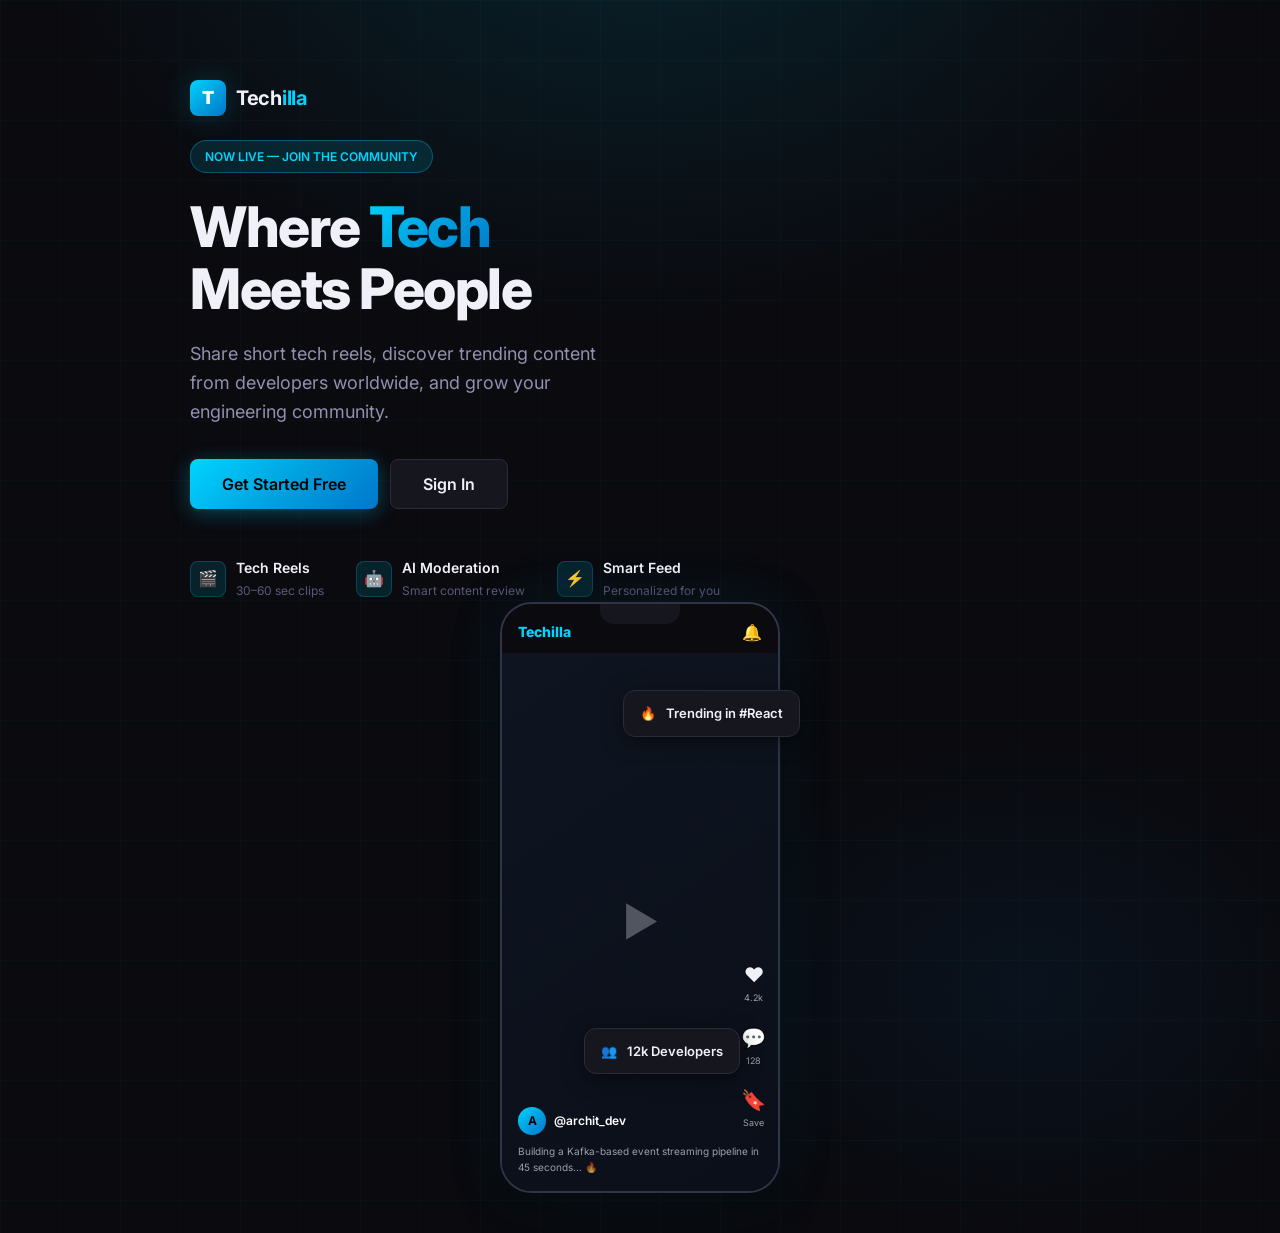
==== commit 707de39d: "Updated feed.html" ====
--- a/frontend/feed.html
+++ b/frontend/feed.html
@@ -8,49 +8,19 @@
   <link rel="preconnect" href="https://fonts.gstatic.com" crossorigin />
   <link href="https://fonts.googleapis.com/css2?family=Inter:wght@400;500;600;700;800&display=swap" rel="stylesheet" />
   <link rel="stylesheet" href="styles.css" />
-  <style>
-    .navbar { position: fixed; top: 0; left: 0; right: 0; z-index: 1000; height: 64px; background: rgba(10, 10, 15, 0.85); backdrop-filter: blur(20px); border-bottom: 1px solid var(--border); display: flex; align-items: center; justify-content: space-between; padding: 0 24px; }
-    .navbar-nav { display: flex; align-items: center; gap: 8px; }
-    .nav-btn { display: flex; align-items: center; gap: 6px; padding: 8px 16px; background: transparent; border: 1px solid transparent; border-radius: var(--radius-sm); color: var(--text-secondary); font-size: 14px; font-weight: 500; cursor: pointer; text-decoration: none; transition: all 0.2s ease; }
-    .nav-btn:hover { color: var(--text-primary); background: var(--bg-hover); }
-    .nav-btn.primary { background: var(--accent); color: #000; font-weight: 600; }
-    .nav-avatar { width: 32px; height: 32px; border-radius: 50%; object-fit: cover; border: 2px solid var(--border); cursor: pointer; }
-    .main-layout { padding-top: 64px; }
-    .main-content { max-width: 680px; margin: 0 auto; padding: 24px; }
-    .feed-header { display: flex; align-items: center; justify-content: space-between; margin-bottom: 24px; }
-    .feed-title { font-size: 22px; font-weight: 700; }
-    .reel-card { background: var(--bg-card); border: 1px solid var(--border); border-radius: var(--radius-lg); overflow: hidden; margin-bottom: 20px; transition: all 0.2s ease; }
-    .reel-card:hover { border-color: var(--border-light); box-shadow: var(--shadow-md); }
-    .reel-header { display: flex; align-items: center; gap: 12px; padding: 16px 20px; }
-    .reel-avatar { width: 44px; height: 44px; border-radius: 50%; object-fit: cover; background: var(--bg-hover); border: 2px solid var(--border); cursor: pointer; }
-    .reel-user-info { flex: 1; }
-    .reel-username { font-size: 15px; font-weight: 600; color: var(--text-primary); text-decoration: none; cursor: pointer; }
-    .reel-username:hover { color: var(--accent); }
-    .reel-time { font-size: 12px; color: var(--text-muted); margin-top: 1px; }
-    .reel-video-container { position: relative; background: #000; aspect-ratio: 9/16; max-height: 500px; cursor: pointer; overflow: hidden; }
-    .reel-thumbnail { width: 100%; height: 100%; object-fit: cover; display: block; }
-    .reel-play-overlay { position: absolute; inset: 0; display: flex; align-items: center; justify-content: center; background: rgba(0,0,0,0.3); opacity: 0; transition: all 0.2s ease; }
-    .reel-video-container:hover .reel-play-overlay { opacity: 1; }
-    .play-icon { width: 60px; height: 60px; background: rgba(255,255,255,0.15); backdrop-filter: blur(8px); border-radius: 50%; display: flex; align-items: center; justify-content: center; font-size: 24px; }
-    .reel-body { padding: 16px 20px; }
-    .reel-description { font-size: 15px; color: var(--text-primary); line-height: 1.5; margin-bottom: 16px; }
-    .reel-actions { display: flex; align-items: center; gap: 20px; }
-    .action-btn { display: flex; align-items: center; gap: 6px; background: transparent; border: none; color: var(--text-secondary); font-size: 14px; cursor: pointer; padding: 6px; border-radius: var(--radius-sm); transition: all 0.2s ease; }
-    .action-btn:hover { color: var(--text-primary); background: var(--bg-hover); }
-    .action-btn.liked { color: #ff4d6a; }
-    .action-icon { font-size: 20px; }
-    .loading-overlay { display: flex; flex-direction: column; align-items: center; justify-content: center; padding: 60px; gap: 16px; color: var(--text-muted); }
-    .empty-state { display: flex; flex-direction: column; align-items: center; justify-content: center; padding: 80px 40px; text-align: center; color: var(--text-muted); }
-    .empty-icon { font-size: 64px; margin-bottom: 16px; opacity: 0.5; }
-    .empty-title { font-size: 20px; font-weight: 700; color: var(--text-secondary); margin-bottom: 8px; }
-  </style>
 </head>
 <body>
+  <!-- NAVBAR -->
   <nav class="navbar">
     <a href="feed.html" class="navbar-brand">
       <div class="navbar-logo">T</div>
       <span class="navbar-title">Tech<span>illa</span></span>
     </a>
+    <div class="navbar-search">
+      <span class="search-icon">🔍</span>
+      <input type="text" id="searchInput" placeholder="Search developers..." autocomplete="off" oninput="handleSearch(this.value)" />
+      <div class="search-results" id="searchResults"></div>
+    </div>
     <div class="navbar-nav">
       <a href="feed.html" class="nav-btn active">🏠 Feed</a>
       <a href="upload.html" class="nav-btn primary">+ Upload</a>
@@ -58,121 +28,147 @@
     </div>
   </nav>
 
+  <!-- LAYOUT -->
   <div class="main-layout">
+    <!-- LEFT SIDEBAR -->
+    <aside class="sidebar-left">
+      <div class="sidebar-section">
+        <div class="sidebar-label">Discover</div>
+        <button class="sidebar-link active" id="sidebarFeed" onclick="setFeedFilter('all')">
+          <span class="icon">🏠</span> For You
+        </button>
+        <button class="sidebar-link" id="sidebarTrending" onclick="setFeedFilter('trending')">
+          <span class="icon">🔥</span> Trending
+        </button>
+        <a href="feed.html?filter=saved" class="sidebar-link" id="sidebarSaved">
+          <span class="icon">🔖</span> Saved
+        </a>
+      </div>
+      <div class="sidebar-section">
+        <div class="sidebar-label">Your Space</div>
+        <a href="profile.html" class="sidebar-link">
+          <span class="icon">👤</span> My Profile
+        </a>
+        <a href="upload.html" class="sidebar-link">
+          <span class="icon">🎬</span> Upload Reel
+        </a>
+      </div>
+      <div class="sidebar-section">
+        <div class="sidebar-label">Topics</div>
+        <div id="topicLinks"></div>
+      </div>
+      <!-- User info at bottom -->
+      <a href="profile.html" class="sidebar-user" id="sidebarUser">
+        <img id="sidebarAvatar" class="sidebar-user-avatar" src="" alt="" />
+        <div class="sidebar-user-info">
+          <div class="sidebar-user-name" id="sidebarUsername">Loading...</div>
+          <div class="sidebar-user-handle" id="sidebarHandle">@—</div>
+        </div>
+      </a>
+    </aside>
+
+    <!-- MAIN FEED -->
     <main class="main-content">
-      <div>
+      <div class="feed-container">
         <div class="feed-header">
-          <h1 class="feed-title">For You</h1>
+          <h1 class="feed-title" id="feedTitle">For You</h1>
           <button class="btn btn-ghost btn-sm" onclick="refreshFeed()">↻ Refresh</button>
         </div>
         <div id="feedContent">
-          <div class="loading-overlay">
-            <div class="spinner"></div>
-            <span>Loading reels...</span>
+          <!-- Skeleton loaders -->
+          <div class="skeleton-card" id="skeletonLoader">
+            <div style="display:flex;gap:12px;margin-bottom:16px;">
+              <div class="skeleton skeleton-avatar"></div>
+              <div style="flex:1">
+                <div class="skeleton skeleton-line" style="width:40%"></div>
+                <div class="skeleton skeleton-line" style="width:25%"></div>
+              </div>
+            </div>
+            <div class="skeleton skeleton-video"></div>
+          </div>
+        </div>
+        <div id="feedLoader" class="loading-overlay" style="display:none;">
+          <div class="spinner spinner-lg"></div>
+          <span>Loading more reels...</span>
+        </div>
+        <div id="feedEnd" style="display:none; text-align:center; padding:32px; color:var(--text-muted); font-size:14px;">
+          You've reached the end — <a href="#" onclick="refreshFeed()" style="color:var(--accent);">refresh for more</a>
+        </div>
+      </div>
+    </main>
+
+    <!-- RIGHT SIDEBAR -->
+    <aside class="sidebar-right">
+      <div class="sidebar-card">
+        <div class="sidebar-card-title">🔥 Trending Topics</div>
+        <div id="trendingTopics">
+          <div class="trending-item">
+            <span class="trending-rank">1</span>
+            <div class="trending-info">
+              <div class="trending-tag">#react</div>
+              <div class="trending-count">2.4k reels</div>
+            </div>
+          </div>
+          <div class="trending-item">
+            <span class="trending-rank">2</span>
+            <div class="trending-info">
+              <div class="trending-tag">#systemdesign</div>
+              <div class="trending-count">1.8k reels</div>
+            </div>
+          </div>
+          <div class="trending-item">
+            <span class="trending-rank">3</span>
+            <div class="trending-info">
+              <div class="trending-tag">#kafka</div>
+              <div class="trending-count">1.2k reels</div>
+            </div>
+          </div>
+          <div class="trending-item">
+            <span class="trending-rank">4</span>
+            <div class="trending-info">
+              <div class="trending-tag">#devops</div>
+              <div class="trending-count">980 reels</div>
+            </div>
+          </div>
+          <div class="trending-item">
+            <span class="trending-rank">5</span>
+            <div class="trending-info">
+              <div class="trending-tag">#machinelearning</div>
+              <div class="trending-count">762 reels</div>
+            </div>
           </div>
         </div>
       </div>
-    </main>
+
+      <div class="sidebar-card">
+        <div class="sidebar-card-title">👥 Who to Follow</div>
+        <div id="suggestedUsers">
+          <div class="loading-overlay" style="padding:20px;">
+            <div class="spinner"></div>
+          </div>
+        </div>
+      </div>
+
+      <div class="sidebar-card" style="background:linear-gradient(135deg,rgba(0,212,255,0.08),rgba(0,119,204,0.06)); border-color:rgba(0,212,255,0.2);">
+        <div style="font-size:20px; margin-bottom:8px;">🚀</div>
+        <div class="sidebar-card-title">Share Your Knowledge</div>
+        <p style="font-size:13px; color:var(--text-muted); margin-bottom:12px;">Upload your first tech reel and grow your audience.</p>
+        <a href="upload.html" class="btn btn-primary btn-sm w-full">Upload Now</a>
+      </div>
+    </aside>
   </div>
 
-  <div class="video-modal-overlay" id="videoModal" style="position:fixed;inset:0;z-index:3000;background:rgba(0,0,0,0.95);display:none;align-items:center;justify-content:center;">
-    <button class="video-modal-close" onclick="closeVideoModal()" style="position:fixed;top:20px;right:20px;width:44px;height:44px;background:rgba(255,255,255,0.1);border:none;border-radius:50%;color:#fff;font-size:22px;cursor:pointer;z-index:10;">✕</button>
-    <video id="modalVideo" style="max-height:85vh;object-fit:contain;" controls autoplay></video>
+  <!-- VIDEO VIEWER MODAL -->
+  <div class="video-modal-overlay" id="videoModal">
+    <button class="video-modal-close" onclick="closeVideoModal()">✕</button>
+    <div class="video-modal-content">
+      <video id="modalVideo" class="video-modal-video" controls autoplay></video>
+    </div>
   </div>
 
   <div class="toast-container"></div>
+
   <script src="app.js"></script>
-  <script>
-    if (!requireAuth()) throw new Error('Not authenticated');
-    let myProfile = null;
-    let feedBeforeScore = 9999999999999;
-    let feedLoading = false;
-
-    async function init() {
-      try {
-        myProfile = await api.getMyProfile(0, 1);
-        document.getElementById('navAvatar').src = avatarUrl(myProfile.profilePictureUrl, myProfile.username);
-      } catch {}
-      await loadFeed();
-    }
-
-    async function loadFeed() {
-      if (feedLoading) return;
-      feedLoading = true;
-      try {
-        try { await api.buildFeed(); } catch {}
-        const reels = await api.getFeed(feedBeforeScore, 10);
-        if (!reels || reels.length === 0) {
-          document.getElementById('feedContent').innerHTML = `<div class="empty-state"><div class="empty-icon">🎬</div><div class="empty-title">No reels yet</div></div>`;
-          return;
-        }
-        feedBeforeScore = reels[reels.length - 1].createdAt ? Number(reels[reels.length - 1].createdAt) : feedBeforeScore - 1;
-        const html = reels.map(r => `
-          <div class="reel-card">
-            <div class="reel-header">
-              <img class="reel-avatar" src="${avatarUrl(null, r.username)}" />
-              <div class="reel-user-info">
-                <span class="reel-username">${r.username}</span>
-                <div class="reel-time">now</div>
-              </div>
-            </div>
-            <div class="reel-video-container" onclick="openVideoModal('${r.reelUrl || ''}')">
-              ${r.thumbnailUrl ? `<img class="reel-thumbnail" src="${r.thumbnailUrl}" />` : `<div style="width:100%;height:100%;background:#111;display:flex;align-items:center;justify-content:center;">🎬</div>`}
-              <div class="reel-play-overlay"><div class="play-icon">▶</div></div>
-            </div>
-            <div class="reel-body">
-              <div class="reel-description">${r.description || '—'}</div>
-              <div class="reel-actions">
-                <button class="action-btn" onclick="toggleLike('${r.reelId}')"><span class="action-icon">🤍</span></button>
-                <button class="action-btn"><span class="action-icon">💬</span></button>
-                <button class="action-btn"><span class="action-icon">🔖</span></button>
-              </div>
-            </div>
-          </div>
-        `).join('');
-        document.getElementById('feedContent').innerHTML = html;
-        reels.forEach(r => api.markSeen(r.reelId).catch(() => {}));
-      } catch (err) {
-        document.getElementById('feedContent').innerHTML = `<div class="empty-state"><div class="empty-icon">⚠️</div><div class="empty-title">Error loading feed</div></div>`;
-      } finally {
-        feedLoading = false;
-      }
-    }
-
-    async function toggleLike(reelId) {
-      try {
-        const res = await api.toggleLike(reelId);
-        toast(res.liked ? 'Liked!' : 'Unliked', 'success');
-      } catch (err) {
-        toast(err.message || 'Failed', 'error');
-      }
-    }
-
-    function openVideoModal(url) {
-      if (!url || url === 'null') { toast('Video processing', 'info'); return; }
-      document.getElementById('modalVideo').src = url;
-      document.getElementById('videoModal').style.display = 'flex';
-    }
-
-    function closeVideoModal() {
-      const video = document.getElementById('modalVideo');
-      video.pause();
-      video.src = '';
-      document.getElementById('videoModal').style.display = 'none';
-    }
-
-    function refreshFeed() {
-      feedBeforeScore = 9999999999999;
-      loadFeed();
-    }
-
-    window.addEventListener('scroll', () => {
-      if ((window.innerHeight + window.scrollY) >= document.body.offsetHeight - 300 && !feedLoading) {
-        loadFeed();
-      }
-    });
-
-    init();
-  </script>
+  <script src="feed.js"></script>
 </body>
 </html>
